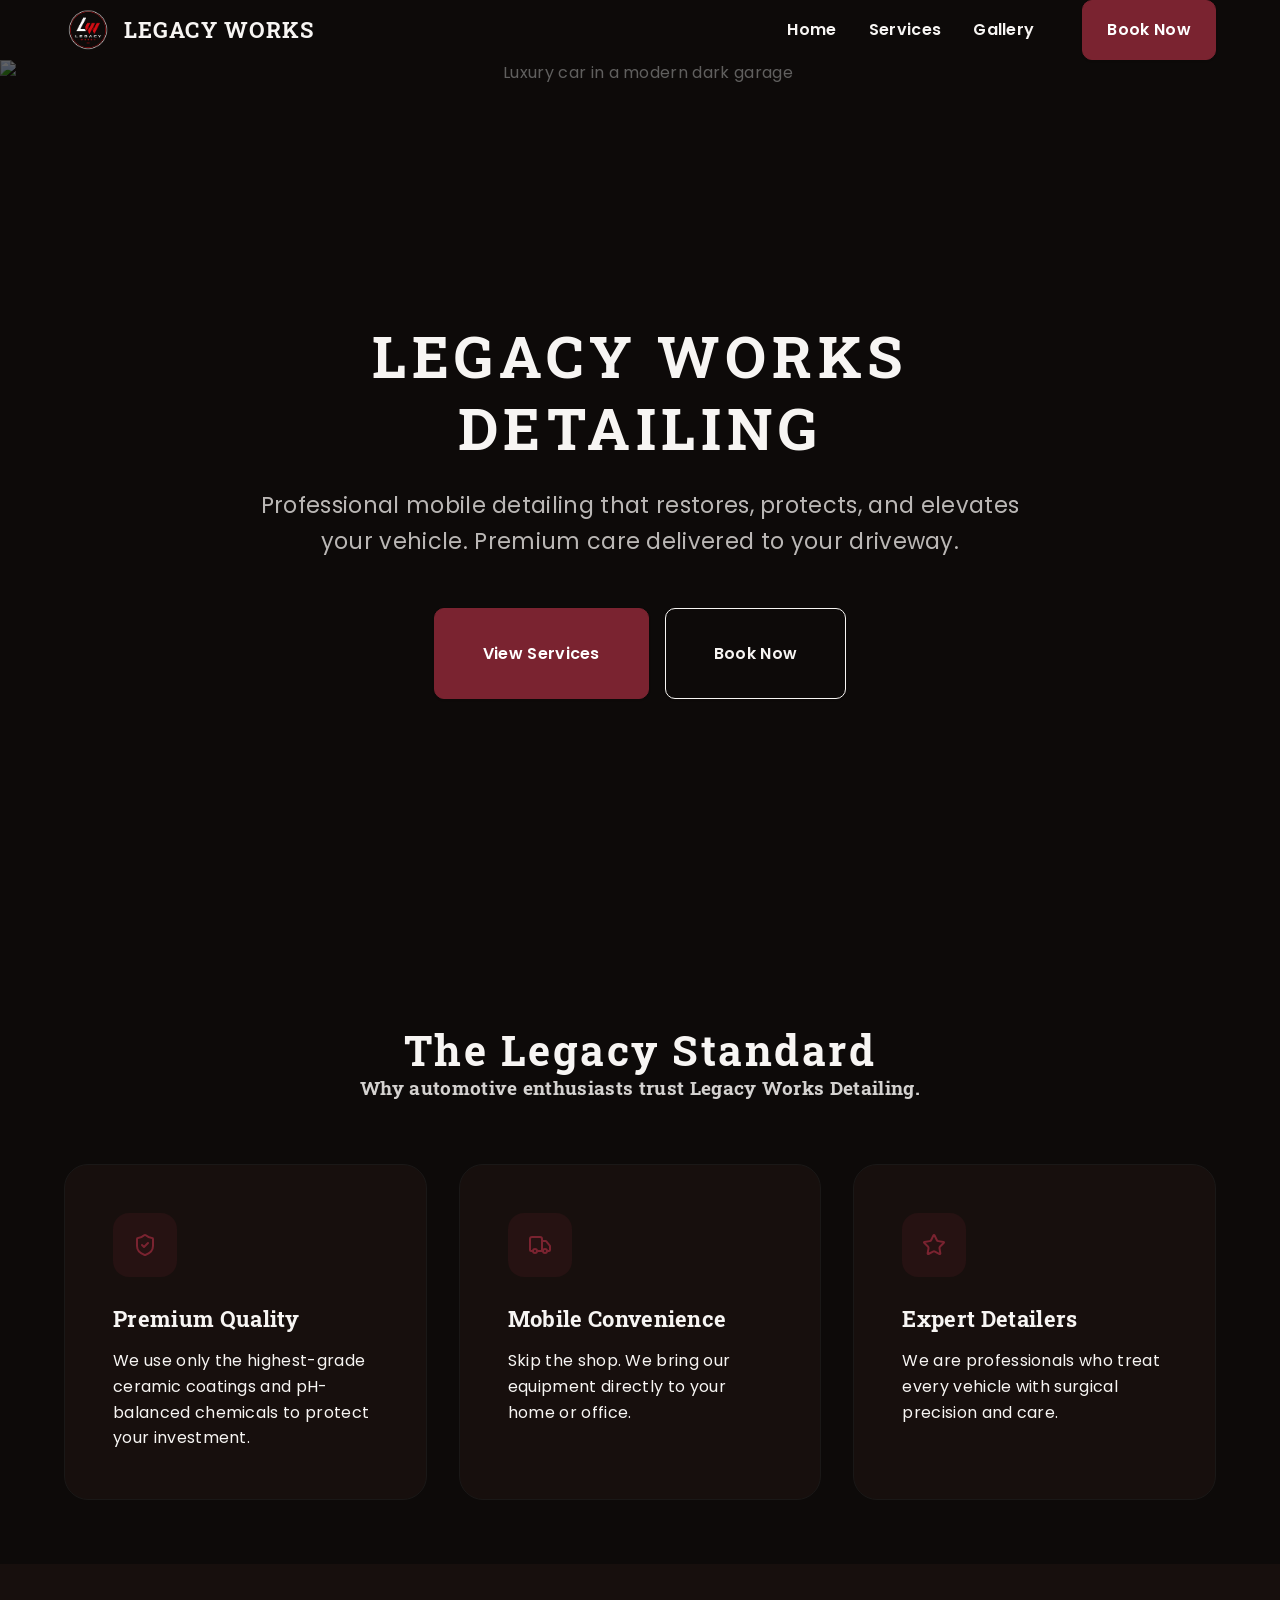
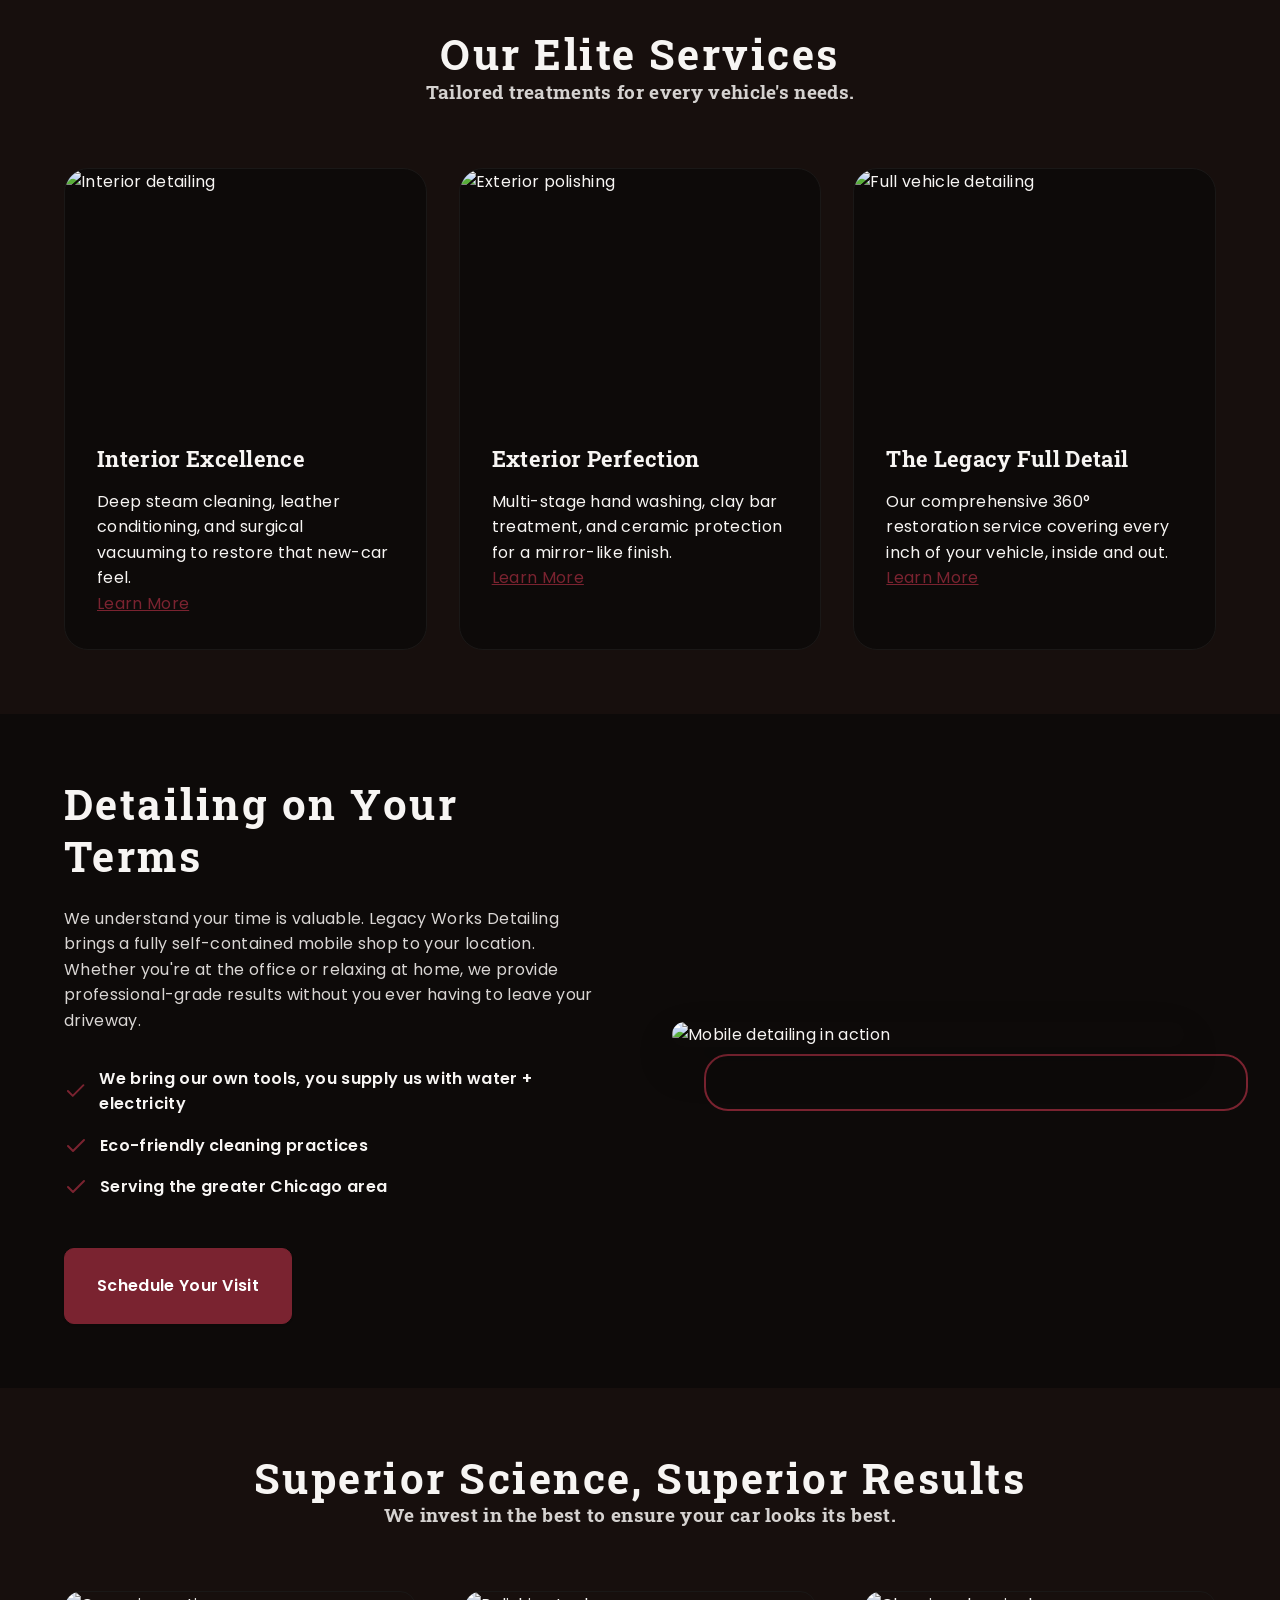
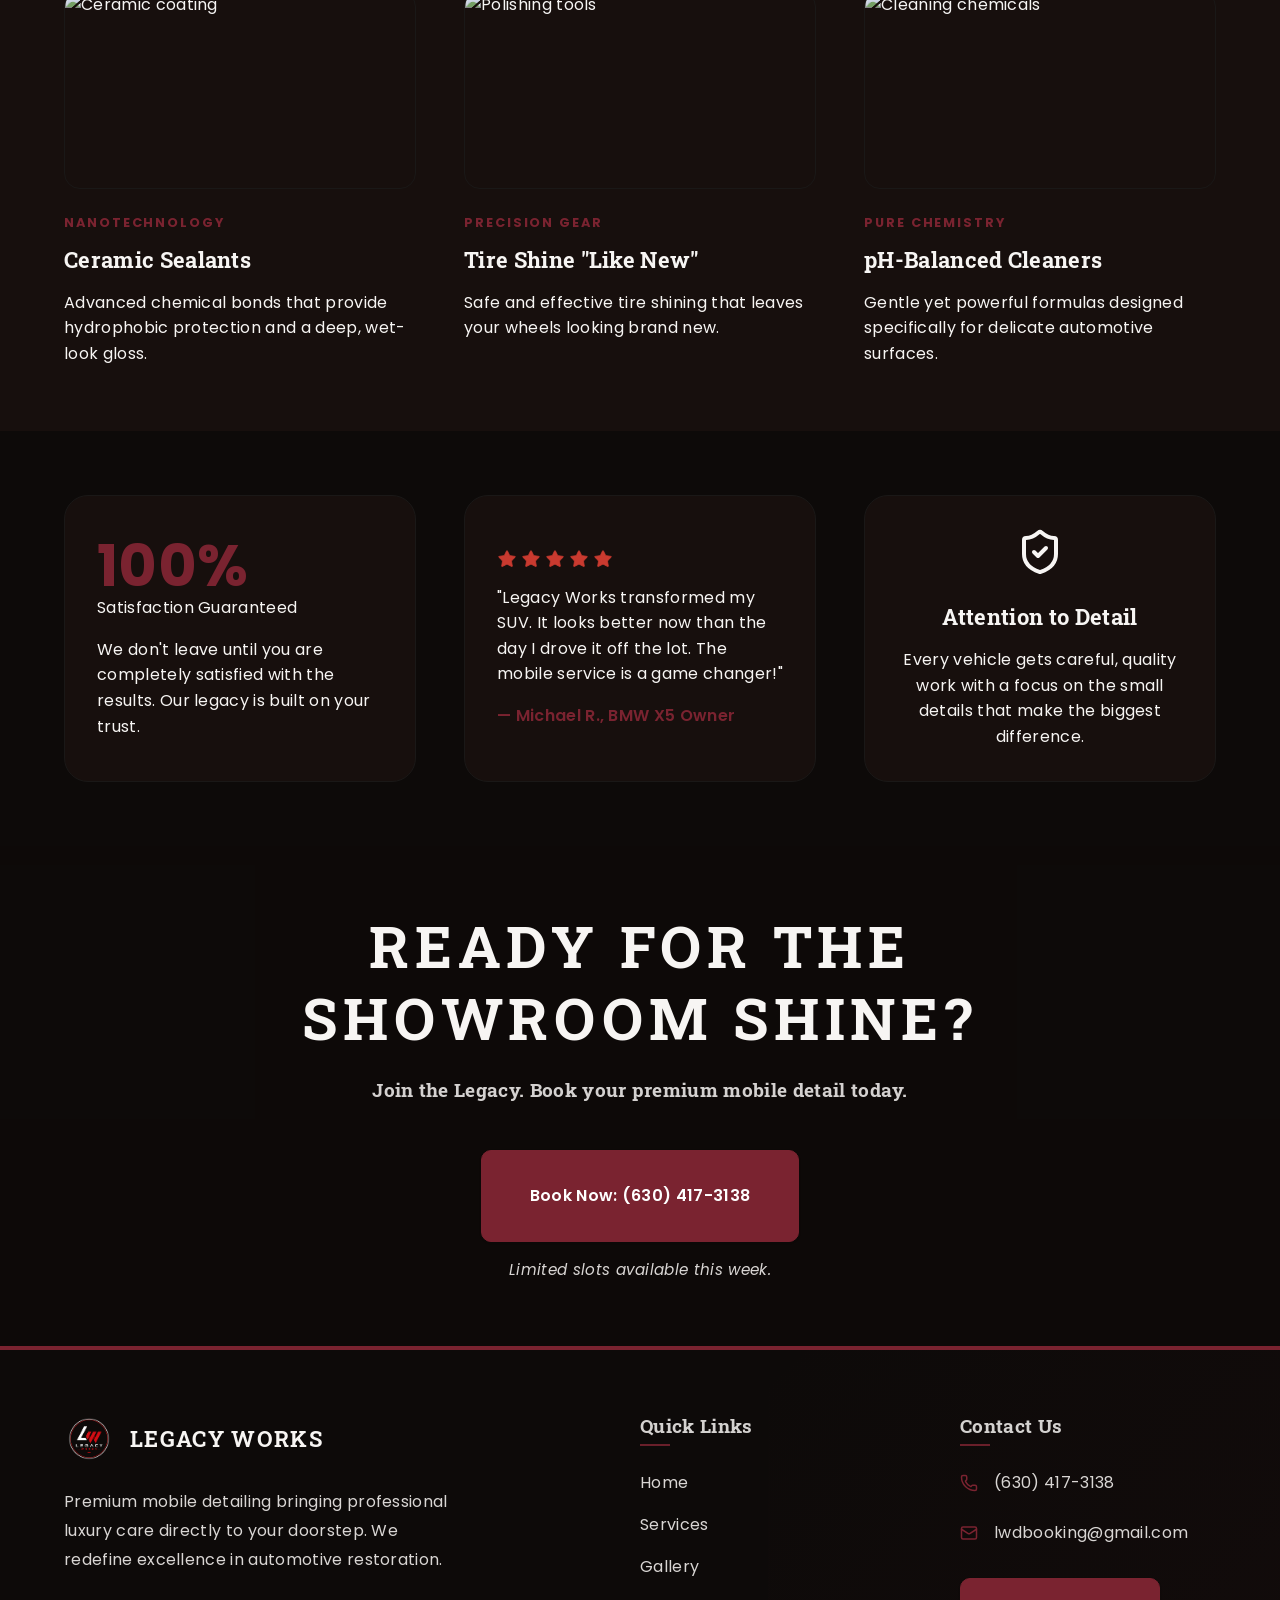
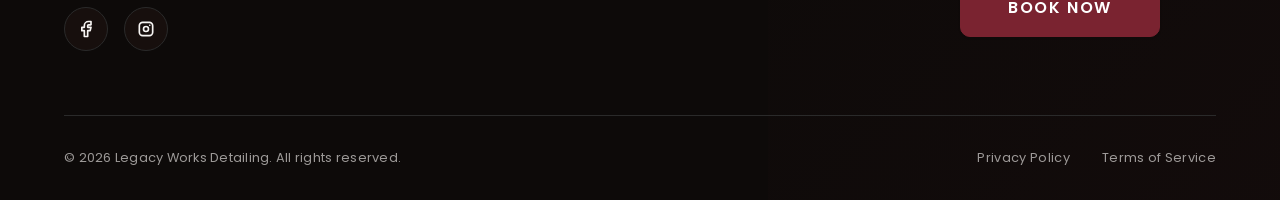
==== index.html @ f7dcb4f5 "Update index.html" ====
<!DOCTYPE html>
<html lang="en">
  <head>
    <title>Legacy Works Detailing</title>
    <meta property="og:title" content="Legacy Works Detailing" />
    <meta name="viewport" content="width=device-width, initial-scale=1.0" />
    <meta charset="utf-8" />
    <meta property="twitter:card" content="summary_large_image" />

    <style data-tag="reset-style-sheet">
      html {  line-height: 1.15;}body {  margin: 0;}* {  box-sizing: border-box;  border-width: 0;  border-style: solid;  -webkit-font-smoothing: antialiased;}p,li,ul,pre,div,h1,h2,h3,h4,h5,h6,figure,blockquote,figcaption {  margin: 0;  padding: 0;}button {  background-color: transparent;}button,input,optgroup,select,textarea {  font-family: inherit;  font-size: 100%;  line-height: 1.15;  margin: 0;}button,select {  text-transform: none;}button,[type="button"],[type="reset"],[type="submit"] {  -webkit-appearance: button;  color: inherit;}button::-moz-focus-inner,[type="button"]::-moz-focus-inner,[type="reset"]::-moz-focus-inner,[type="submit"]::-moz-focus-inner {  border-style: none;  padding: 0;}button:-moz-focus,[type="button"]:-moz-focus,[type="reset"]:-moz-focus,[type="submit"]:-moz-focus {  outline: 1px dotted ButtonText;}a {  color: inherit;  text-decoration: inherit;}pre {  white-space: normal;}input {  padding: 2px 4px;}img {  display: block;}details {  display: block;  margin: 0;  padding: 0;}summary::-webkit-details-marker {  display: none;}[data-thq="accordion"] [data-thq="accordion-content"] {  max-height: 0;  overflow: hidden;  transition: max-height 0.3s ease-in-out;  padding: 0;}[data-thq="accordion"] details[data-thq="accordion-trigger"][open] + [data-thq="accordion-content"] {  max-height: 1000vh;}details[data-thq="accordion-trigger"][open] summary [data-thq="accordion-icon"] {  transform: rotate(180deg);}html { scroll-behavior: smooth  }
    </style>
    <style data-tag="default-style-sheet">
      html {
        font-family: Poppins;
        font-size: 1rem;
      }

      body {
        font-weight: 400;
        font-style:normal;
        text-decoration: undefined;
        text-transform: undefined;
        letter-spacing: 0.02em;
        line-height: 1.6;
        color: var(--color-on-surface);
        background: var(--color-surface);

        fill: var(--color-on-surface);
      }
    </style>
    <link
      rel="stylesheet"
      href="https://unpkg.com/animate.css@4.1.1/animate.css"
    />
    <link
      rel="stylesheet"
      href="https://fonts.googleapis.com/css2?family=Roboto+Slab:wght@100;200;300;400;500;600;700;800;900&amp;display=swap"
      data-tag="font"
    />
    <link
      rel="stylesheet"
      href="https://fonts.googleapis.com/css2?family=STIX+Two+Text:ital,wght@0,400;0,500;0,600;0,700;1,400;1,500;1,600;1,700&amp;display=swap"
      data-tag="font"
    />
    <link
      rel="stylesheet"
      href="https://fonts.googleapis.com/css2?family=Noto+Sans:ital,wght@0,100;0,200;0,300;0,400;0,500;0,600;0,700;0,800;0,900;1,100;1,200;1,300;1,400;1,500;1,600;1,700;1,800;1,900&amp;display=swap"
      data-tag="font"
    />
    <link
      rel="stylesheet"
      href="https://fonts.googleapis.com/css2?family=Poppins:ital,wght@0,100;0,200;0,300;0,400;0,500;0,600;0,700;0,800;0,900;1,100;1,200;1,300;1,400;1,500;1,600;1,700;1,800;1,900&amp;display=swap"
      data-tag="font"
    />
    <link
      rel="stylesheet"
      href="https://fonts.googleapis.com/css2?family=Inter:ital,wght@0,100;0,200;0,300;0,400;0,500;0,600;0,700;0,800;0,900;1,100;1,200;1,300;1,400;1,500;1,600;1,700;1,800;1,900&amp;display=swap"
      data-tag="font"
    />
  </head>
  <body>
    <link rel="stylesheet" href="./style.css" />
    <div>
      <link href="./index.css" rel="stylesheet" />

      <div class="home-container1">
        <navigation-wrapper class="navigation-wrapper">
          <!--Navigation component-->
          <div class="navigation-container1">
            <nav class="navigation-wrapper">
              <div class="navigation-container">
                <a href="index.html">
                  <div
                    aria-label="Legacy Works Detailing Home"
                    class="navigation-brand"
                  >
                    <div class="navigation-brand-icon">
                      <img
                        src="Transparent logo.png"
                        alt="Legacy Works Logo"
                        class="navigation-logo"
                      />
                    </div>
                    <span class="navigation-brand-text section-title">
                      Legacy Works
                    </span>
                  </div>
                </a>
                <div class="navigation-desktop-menu">
                  <ul class="navigation-links">
                    <li class="navigation-item">
                      <a href="index.html">
                        <div class="navigation-link"><span>Home</span></div>
                      </a>
                    </li>
                    <li class="navigation-item">
                      <a href="services.html">
                        <div class="navigation-link"><span>Services</span></div>
                      </a>
                    </li>
                    <li class="navigation-item">
                      <a href="gallery.html">
                        <div class="navigation-link"><span>Gallery</span></div>
                      </a>
                    </li>
                  </ul>
                  <a href="https://forms.gle/D74ZpGDYCVfuu1ft6">
                    <div class="btn-primary btn-md navigation-cta btn">
                      <span>Book Now</span>
                    </div>
                  </a>
                </div>
                <button
                  id="navigationMobileToggle"
                  aria-label="Open menu"
                  aria-expanded="false"
                  class="navigation-mobile-toggle"
                >
                  <svg
                    fill="none"
                    width="24"
                    xmlns="http://www.w3.org/2000/svg"
                    height="24"
                    stroke="currentColor"
                    viewBox="0 0 24 24"
                    stroke-width="2"
                    stroke-linecap="round"
                    stroke-linejoin="round"
                  >
                    <path d="M4 6h16M4 12h16M4 18h16"></path>
                  </svg>
                </button>
              </div>
            </nav>
            <div id="navigationMobileOverlay" class="navigation-mobile-overlay">
              <div class="navigation-overlay-header">
                <a href="index.html">
                  <div
                    aria-label="Legacy Works Detailing Home"
                    class="navigation-brand"
                  >
                    <span class="navigation-brand-text section-title">
                      Legacy Works
                    </span>
                  </div>
                </a>
                <button
                  id="navigationMobileClose"
                  aria-label="Close menu"
                  class="navigation-mobile-close"
                >
                  <svg
                    fill="none"
                    width="24"
                    xmlns="http://www.w3.org/2000/svg"
                    height="24"
                    stroke="currentColor"
                    viewBox="0 0 24 24"
                    stroke-width="2"
                    stroke-linecap="round"
                    stroke-linejoin="round"
                  >
                    <path d="M18 6L6 18M6 6l12 12"></path>
                  </svg>
                </button>
              </div>
              <div class="navigation-overlay-content">
                <ul class="navigation-mobile-links">
                  <li class="navigation-mobile-item">
                    <a href="index.html">
                      <div class="navigation-mobile-link">
                        <span>Home</span>
                      </div>
                    </a>
                  </li>
                  <li class="navigation-mobile-item">
                    <a href="services.html">
                      <div class="navigation-mobile-link">
                        <span>Services</span>
                      </div>
                    </a>
                  </li>
                  <li class="navigation-mobile-item">
                    <a href="gallery.html">
                      <div class="navigation-mobile-link">
                        <span>Gallery</span>
                      </div>
                    </a>
                  </li>
                  <li class="navigation-mobile-item">
                  </li>
                </ul>
                <div class="navigation-mobile-footer">
                  <a href="https://forms.gle/D74ZpGDYCVfuu1ft6">
                    <div class="btn-primary btn-lg navigation-mobile-cta btn">
                      <span>Book Now</span>
                    </div>
                  </a>
                </div>
              </div>
            </div>
            <div class="navigation-container2">
              <div class="navigation-container3">
                <style>
                          @keyframes fadeIn {from {opacity: 0;
                  transform: translateY(-10px);}
                  to {opacity: 1;
                  transform: translateY(0);}}
                </style>
              </div>
            </div>
            <div class="navigation-container4">
              <div class="navigation-container5">
                <script defer="" data-name="navigation-logic">
                  document.addEventListener('DOMContentLoaded', function() {
                    (function(){
                      const mobileToggle = document.getElementById("navigationMobileToggle")
                      const mobileClose = document.getElementById("navigationMobileClose")
                      const mobileOverlay = document.getElementById("navigationMobileOverlay")
                      const mobileLinks = document.querySelectorAll(".navigation-mobile-link")

                      const openMenu = () => {
                        mobileOverlay.classList.add("is-active")
                        mobileToggle.setAttribute("aria-expanded", "true")
                        document.body.style.overflow = "hidden"
                      }

                      const closeMenu = () => {
                        mobileOverlay.classList.remove("is-active")
                        mobileToggle.setAttribute("aria-expanded", "false")
                        document.body.style.overflow = ""
                      }

                      mobileToggle.addEventListener("click", openMenu)
                      mobileClose.addEventListener("click", closeMenu)

                      mobileLinks.forEach((link) => {
                        link.addEventListener("click", closeMenu)
                      })

                      window.addEventListener("resize", () => {
                        if (window.innerWidth > 767) {
                          closeMenu()
                        }
                      })

                      mobileOverlay.addEventListener("click", (e) => {
                        if (e.target === mobileOverlay) {
                          closeMenu()
                        }
                      })
                    })()
                  });
                </script>
              </div>
            </div>
          </div>
        </navigation-wrapper>
        <section class="hero-section">
          <div class="hero-media-wrapper">
            <img
              alt="Luxury car in a modern dark garage"
              src="https://images.pexels.com/photos/6872595/pexels-photo-6872595.jpeg?auto=compress&amp;cs=tinysrgb&amp;w=1500"
              class="hero-background-image"
            />
            <div class="hero-overlay"></div>
          </div>
          <div class="hero-content-container">
            <div class="hero-text-block">
              <h1 class="home-hero-title hero-title">
                Legacy Works Detailing
              </h1>
              <p class="home-hero-subtitle hero-subtitle">
                Professional mobile detailing that restores, protects, and elevates your vehicle. Premium care delivered to your driveway.
              </p>
              <div class="hero-cta-group">
                <a href="services.html">
                  <div class="btn-primary btn-xl btn">
                    <span>View Services</span>
                  </div>
                </a>
                <a href="https://forms.gle/D74ZpGDYCVfuu1ft6">
                  <div class="btn-outline btn-xl btn hero-btn-outline">
                    <span>Book Now</span>
                  </div>
                </a>
              </div>
            </div>
          </div>
        </section>
        <section class="why-choose-us">
          <div class="why-choose-container">
            <div class="why-choose-header">
              <h2 class="section-title">The Legacy Standard</h2>
              <p class="section-subtitle">
                Why automotive enthusiasts trust Legacy Works Detailing.
              </p>
            </div>
            <div class="why-choose-grid">
              <div class="why-card">
                <div class="why-icon-box">
                  <svg
                    fill="none"
                    width="24"
                    xmlns="http://www.w3.org/2000/svg"
                    height="24"
                    stroke="currentColor"
                    viewBox="0 0 24 24"
                    stroke-width="2"
                    stroke-linecap="round"
                    stroke-linejoin="round"
                  >
                    <path
                      d="M20 13c0 5-3.5 7.5-7.66 8.95a1 1 0 0 1-.67-.01C7.5 20.5 4 18 4 13V6a1 1 0 0 1 1-1c2 0 4.5-1.2 6.24-2.72a1.17 1.17 0 0 1 1.52 0C14.51 3.81 17 5 19 5a1 1 0 0 1 1 1z"
                    ></path>
                    <path d="m9 12l2 2l4-4"></path>
                  </svg>
                </div>
                <h3 class="why-card-title">Premium Quality</h3>
                <p class="section-content">
                  We use only the highest-grade ceramic coatings and pH-balanced
                  chemicals to protect your investment.
                </p>
              </div>
              <div class="why-card">
                <div class="why-icon-box">
                  <svg
                    fill="none"
                    width="24"
                    xmlns="http://www.w3.org/2000/svg"
                    height="24"
                    stroke="currentColor"
                    viewBox="0 0 24 24"
                    stroke-width="2"
                    stroke-linecap="round"
                    stroke-linejoin="round"
                  >
                    <g
                      fill="none"
                      stroke="currentColor"
                      stroke-width="2"
                      stroke-linecap="round"
                      stroke-linejoin="round"
                    >
                      <path
                        d="M14 18V6a2 2 0 0 0-2-2H4a2 2 0 0 0-2 2v11a1 1 0 0 0 1 1h2m10 0H9m10 0h2a1 1 0 0 0 1-1v-3.65a1 1 0 0 0-.22-.624l-3.48-4.35A1 1 0 0 0 17.52 8H14"
                      ></path>
                      <circle r="2" cx="17" cy="18"></circle>
                      <circle r="2" cx="7" cy="18"></circle>
                    </g>
                  </svg>
                </div>
                <h3 class="why-card-title">Mobile Convenience</h3>
                <p class="section-content">
                  Skip the shop. We bring our equipment directly to your home or office.
                </p>
              </div>
              <div class="why-card">
                <div class="why-icon-box">
                  <svg
                    fill="none"
                    width="24"
                    xmlns="http://www.w3.org/2000/svg"
                    height="24"
                    stroke="currentColor"
                    viewBox="0 0 24 24"
                    stroke-width="2"
                    stroke-linecap="round"
                    stroke-linejoin="round"
                  >
                    <path
                      d="M11.525 2.295a.53.53 0 0 1 .95 0l2.31 4.679a2.12 2.12 0 0 0 1.595 1.16l5.166.756a.53.53 0 0 1 .294.904l-3.736 3.638a2.12 2.12 0 0 0-.611 1.878l.882 5.14a.53.53 0 0 1-.771.56l-4.618-2.428a2.12 2.12 0 0 0-1.973 0L6.396 21.01a.53.53 0 0 1-.77-.56l.881-5.139a2.12 2.12 0 0 0-.611-1.879L2.16 9.795a.53.53 0 0 1 .294-.906l5.165-.755a2.12 2.12 0 0 0 1.597-1.16z"
                    ></path>
                  </svg>
                </div>
                <h3 class="why-card-title">Expert Detailers</h3>
                <p class="section-content">
                  We are professionals who treat every
                  vehicle with surgical precision and care.
                </p>
              </div>
            </div>
          </div>
        </section>
        <section id="services" class="service-previews">
          <div class="service-container">
            <div class="service-header">
              <h2 class="section-title">Our Elite Services</h2>
              <p class="section-subtitle">
                Tailored treatments for every vehicle's needs.
              </p>
            </div>
            <div class="service-grid">
              <div class="service-item">
                <div class="service-image-mask">
                  <img
                    alt="Interior detailing"
                    src="https://images.pexels.com/photos/14583872/pexels-photo-14583872.jpeg?auto=compress&amp;cs=tinysrgb&amp;w=1500"
                    class="service-img"
                  />
                </div>
                <div class="service-info">
                  <h3 class="service-name">Interior Excellence</h3>
                  <p class="section-content">
                    Deep steam cleaning, leather conditioning, and surgical
                    vacuuming to restore that new-car feel.
                  </p>
                  <a href="#">
                    <div class="btn-link"><span>Learn More</span></div>
                  </a>
                </div>
              </div>
              <div class="service-item">
                <div class="service-image-mask">
                  <img
                    alt="Exterior polishing"
                    src="https://images.rawpixel.com/image_800/cHJpdmF0ZS9sci9pbWFnZXMvd2Vic2l0ZS8yMDI0LTAzL3Jhd3BpeGVsX29mZmljZV80Ml9jbG9zZV91cF9vZl9ob29kX2JsYWNrX2Nhcl9oYW5kX2hvbGRpbmdfbWljcl8wZGM1N2MxMy0yMTBlLTQ0YWItYTdmMC0yOGNhMWRhOTAzNDRfMS5qcGc.jpg"
                    class="service-img"
                  />
                </div>
                <div class="service-info">
                  <h3 class="service-name">Exterior Perfection</h3>
                  <p class="section-content">
                    Multi-stage hand washing, clay bar treatment, and ceramic
                    protection for a mirror-like finish.
                  </p>
                  <a href="#">
                    <div class="btn-link"><span>Learn More</span></div>
                  </a>
                </div>
              </div>
              <div class="service-item">
                <div class="service-image-mask">
                  <img
                    alt="Full vehicle detailing"
                    src="https://www.rkmobiledetail.com/wp-content/uploads/2024/08/exterior-de-1024x682.jpg"
                    class="service-img"
                  />
                </div>
                <div class="service-info">
                  <h3 class="service-name">The Legacy Full Detail</h3>
                  <p class="section-content">
                    Our comprehensive 360° restoration service covering every
                    inch of your vehicle, inside and out.
                  </p>
                  <a href="#">
                    <div class="btn-link"><span>Learn More</span></div>
                  </a>
                </div>
              </div>
            </div>
          </div>
        </section>
        <section class="mobile-convenience">
          <div class="convenience-container">
            <div class="convenience-content">
              <h2 class="section-title">Detailing on Your Terms</h2>
              <p class="section-content">
                We understand your time is valuable. Legacy Works Detailing
                brings a fully self-contained mobile shop to your location.
                Whether you're at the office or relaxing at home, we provide
                professional-grade results without you ever having to leave your
                driveway.
              </p>
              <div class="convenience-perks">
                <div class="perk-item">
                  <svg
                    fill="none"
                    width="24"
                    xmlns="http://www.w3.org/2000/svg"
                    height="24"
                    stroke="currentColor"
                    viewBox="0 0 24 24"
                    stroke-width="2"
                    stroke-linecap="round"
                    stroke-linejoin="round"
                  >
                    <path d="M20 6L9 17l-5-5"></path>
                  </svg>
                  <span>We bring our own tools, you supply us with water + electricity</span>
                </div>
                <div class="perk-item">
                  <svg
                    fill="none"
                    width="24"
                    xmlns="http://www.w3.org/2000/svg"
                    height="24"
                    stroke="currentColor"
                    viewBox="0 0 24 24"
                    stroke-width="2"
                    stroke-linecap="round"
                    stroke-linejoin="round"
                  >
                    <path d="M20 6L9 17l-5-5"></path>
                  </svg>
                  <span>Eco-friendly cleaning practices</span>
                </div>
                <div class="perk-item">
                  <svg
                    fill="none"
                    width="24"
                    xmlns="http://www.w3.org/2000/svg"
                    height="24"
                    stroke="currentColor"
                    viewBox="0 0 24 24"
                    stroke-width="2"
                    stroke-linecap="round"
                    stroke-linejoin="round"
                  >
                    <path d="M20 6L9 17l-5-5"></path>
                  </svg>
                  <span>Serving the greater Chicago area</span>
                </div>
              </div>
              <a href="https://forms.gle/D74ZpGDYCVfuu1ft6">
                <div class="btn-primary btn-lg btn">
                  <span>Schedule Your Visit</span>
                </div>
              </a>
            </div>
            <div class="convenience-visual">
              <div class="visual-stack">
                <img
                  alt="Mobile detailing in action"
                  src="https://images.pexels.com/photos/6873123/pexels-photo-6873123.jpeg?auto=compress&amp;cs=tinysrgb&amp;w=1500"
                  class="visual-img-main"
                />
                <div class="visual-accent-box"></div>
              </div>
            </div>
          </div>
        </section>
        <section class="premium-products">
          <div class="products-container">
            <div class="products-header">
              <h2 class="section-title">Superior Science, Superior Results</h2>
              <p class="section-subtitle">
                We invest in the best to ensure your car looks its best.
              </p>
            </div>
            <div class="home-products-grid">
              <div class="product-feature">
                <div class="product-visual">
                  <img
                    alt="Ceramic coating"
                    src="https://images.pexels.com/photos/9784193/pexels-photo-9784193.jpeg?auto=compress&amp;cs=tinysrgb&amp;w=1500"
                    class="product-img"
                  />
                </div>
                <div class="product-text">
                  <h4 class="product-label">Nanotechnology</h4>
                  <h3 class="product-heading">Ceramic Sealants</h3>
                  <p class="section-content">
                    Advanced chemical bonds that provide hydrophobic protection
                    and a deep, wet-look gloss.
                  </p>
                </div>
              </div>
              <div class="product-feature">
                <div class="product-visual">
                  <img
                    alt="Polishing tools"
                    src="https://ind-distribution.com/cdn/shop/products/BMW-CS-827M-Wheel_1024x1024.jpg?v=1679507398"
                    class="product-img"
                  />
                </div>
                <div class="product-text">
                  <h4 class="product-label">Precision Gear</h4>
                  <h3 class="product-heading">Tire Shine "Like New"</h3>
                  <p class="section-content">
                    Safe and effective tire shining that leaves your wheels looking brand new.
                  </p>
                </div>
              </div>
              <div class="product-feature">
                <div class="product-visual">
                  <img
                    alt="Cleaning chemicals"
                    src="https://images.pexels.com/photos/6873100/pexels-photo-6873100.jpeg?auto=compress&amp;cs=tinysrgb&amp;w=1500"
                    class="product-img"
                  />
                </div>
                <div class="product-text">
                  <h4 class="product-label">Pure Chemistry</h4>
                  <h3 class="product-heading">pH-Balanced Cleaners</h3>
                  <p class="section-content">
                    Gentle yet powerful formulas designed specifically for
                    delicate automotive surfaces.
                  </p>
                </div>
              </div>
            </div>
          </div>
        </section>
        <section class="customer-satisfaction">
          <div class="satisfaction-container">
            <div class="satisfaction-grid">
              <div class="satisfaction-column">
                <div class="stat-box">
                  <span class="stat-number">100%</span>
                  <p class="section-content">Satisfaction Guaranteed</p>
                </div>
                <p class="section-content">
                  We don't leave until you are completely satisfied with the
                  results. Our legacy is built on your trust.
                </p>
              </div>
              <div class="satisfaction-column">
                <div class="home-testimonial-card">
                  <div class="star-rating">
                    <svg
                      fill="var(--color-accent)"
                      width="20"
                      xmlns="http://www.w3.org/2000/svg"
                      height="20"
                      stroke="var(--color-accent)"
                      viewBox="0 0 24 24"
                    >
                      <path
                        d="M11.525 2.295a.53.53 0 0 1 .95 0l2.31 4.679a2.12 2.12 0 0 0 1.595 1.16l5.166.756a.53.53 0 0 1 .294.904l-3.736 3.638a2.12 2.12 0 0 0-.611 1.878l.882 5.14a.53.53 0 0 1-.771.56l-4.618-2.428a2.12 2.12 0 0 0-1.973 0L6.396 21.01a.53.53 0 0 1-.77-.56l.881-5.139a2.12 2.12 0 0 0-.611-1.879L2.16 9.795a.53.53 0 0 1 .294-.906l5.165-.755a2.12 2.12 0 0 0 1.597-1.16z"
                      ></path></svg
                    ><svg
                      fill="var(--color-accent)"
                      width="20"
                      xmlns="http://www.w3.org/2000/svg"
                      height="20"
                      stroke="var(--color-accent)"
                      viewBox="0 0 24 24"
                    >
                      <path
                        d="M11.525 2.295a.53.53 0 0 1 .95 0l2.31 4.679a2.12 2.12 0 0 0 1.595 1.16l5.166.756a.53.53 0 0 1 .294.904l-3.736 3.638a2.12 2.12 0 0 0-.611 1.878l.882 5.14a.53.53 0 0 1-.771.56l-4.618-2.428a2.12 2.12 0 0 0-1.973 0L6.396 21.01a.53.53 0 0 1-.77-.56l.881-5.139a2.12 2.12 0 0 0-.611-1.879L2.16 9.795a.53.53 0 0 1 .294-.906l5.165-.755a2.12 2.12 0 0 0 1.597-1.16z"
                      ></path></svg
                    ><svg
                      fill="var(--color-accent)"
                      width="20"
                      xmlns="http://www.w3.org/2000/svg"
                      height="20"
                      stroke="var(--color-accent)"
                      viewBox="0 0 24 24"
                    >
                      <path
                        d="M11.525 2.295a.53.53 0 0 1 .95 0l2.31 4.679a2.12 2.12 0 0 0 1.595 1.16l5.166.756a.53.53 0 0 1 .294.904l-3.736 3.638a2.12 2.12 0 0 0-.611 1.878l.882 5.14a.53.53 0 0 1-.771.56l-4.618-2.428a2.12 2.12 0 0 0-1.973 0L6.396 21.01a.53.53 0 0 1-.77-.56l.881-5.139a2.12 2.12 0 0 0-.611-1.879L2.16 9.795a.53.53 0 0 1 .294-.906l5.165-.755a2.12 2.12 0 0 0 1.597-1.16z"
                      ></path></svg
                    ><svg
                      fill="var(--color-accent)"
                      width="20"
                      xmlns="http://www.w3.org/2000/svg"
                      height="20"
                      stroke="var(--color-accent)"
                      viewBox="0 0 24 24"
                    >
                      <path
                        d="M11.525 2.295a.53.53 0 0 1 .95 0l2.31 4.679a2.12 2.12 0 0 0 1.595 1.16l5.166.756a.53.53 0 0 1 .294.904l-3.736 3.638a2.12 2.12 0 0 0-.611 1.878l.882 5.14a.53.53 0 0 1-.771.56l-4.618-2.428a2.12 2.12 0 0 0-1.973 0L6.396 21.01a.53.53 0 0 1-.77-.56l.881-5.139a2.12 2.12 0 0 0-.611-1.879L2.16 9.795a.53.53 0 0 1 .294-.906l5.165-.755a2.12 2.12 0 0 0 1.597-1.16z"
                      ></path></svg
                    ><svg
                      fill="var(--color-accent)"
                      width="20"
                      xmlns="http://www.w3.org/2000/svg"
                      height="20"
                      stroke="var(--color-accent)"
                      viewBox="0 0 24 24"
                    >
                      <path
                        d="M11.525 2.295a.53.53 0 0 1 .95 0l2.31 4.679a2.12 2.12 0 0 0 1.595 1.16l5.166.756a.53.53 0 0 1 .294.904l-3.736 3.638a2.12 2.12 0 0 0-.611 1.878l.882 5.14a.53.53 0 0 1-.771.56l-4.618-2.428a2.12 2.12 0 0 0-1.973 0L6.396 21.01a.53.53 0 0 1-.77-.56l.881-5.139a2.12 2.12 0 0 0-.611-1.879L2.16 9.795a.53.53 0 0 1 .294-.906l5.165-.755a2.12 2.12 0 0 0 1.597-1.16z"
                      ></path>
                    </svg>
                  </div>
                  <p class="section-content">
                    "Legacy Works transformed my SUV. It looks better now than
                    the day I drove it off the lot. The mobile service is a game
                    changer!"
                  </p>
                  <span class="home-testimonial-author">
                    — Michael R., BMW X5 Owner
                  </span>
                </div>
              </div>
              <div class="satisfaction-column">
                <div class="trust-badge">
                  <svg
                    fill="none"
                    width="48"
                    xmlns="http://www.w3.org/2000/svg"
                    height="48"
                    stroke="var(--color-accent)"
                    viewBox="0 0 24 24"
                    stroke-width="2"
                    stroke-linecap="round"
                    stroke-linejoin="round"
                  >
                    <g
                      fill="none"
                      stroke="currentColor"
                      stroke-width="2"
                      stroke-linecap="round"
                      stroke-linejoin="round"
                    >
                      <path
                        d="M20 13c0 5-3.5 7.5-7.66 8.95a1 1 0 0 1-.67-.01C7.5 20.5 4 18 4 13V6a1 1 0 0 1 1-1c2 0 4.5-1.2 6.24-2.72a1.17 1.17 0 0 1 1.52 0C14.51 3.81 17 5 19 5a1 1 0 0 1 1 1z"
                      ></path>
                      <path d="m9 12l2 2l4-4"></path>
                    </g>
                  </svg>
                  <h3 class="why-card-title">Attention to Detail</h3>
                  <p class="section-content">
                    Every vehicle gets careful, quality work with a focus on the small details that make the biggest difference.
                  </p>
                </div>
              </div>
            </div>
          </div>
        </section>
        <section id="book" class="bottom-cta">
          <div class="cta-banner">
            <div class="cta-overlay"></div>
            <div class="cta-content">
              <h2 class="home-hero-title hero-title">
                Ready for the Showroom Shine?
              </h2>
              <p class="section-subtitle">
                Join the Legacy. Book your premium mobile detail today.
              </p>
              <div class="cta-actions">
                <a href="tel:6304173138">
                  <div class="btn-primary btn-xl btn">
                    <span>Book Now: (630) 417-3138</span>
                  </div>
                </a>
                <p class="cta-subtext">Limited slots available this week.</p>
              </div>
            </div>
          </div>
        </section>
        <div class="home-container2">
          <div class="home-container3">
            <style>
              section {
                padding: var(--spacing-4xl) 0;
                overflow: hidden;
              }
            </style>
          </div>
        </div>
        <div class="home-container4">
          <div class="home-container5">
            <script defer="" data-name="legacy-works-animations">
              document.addEventListener('DOMContentLoaded', function() {
                (function(){
                  // Simple scroll reveal for cards
                  const revealOnScroll = () => {
                    const elements = document.querySelectorAll(".why-card, .service-item, .product-feature")
                    const windowHeight = window.innerHeight

                    elements.forEach((el) => {
                      const rect = el.getBoundingClientRect()
                      if (rect.top < windowHeight - 100) {
                        el.style.opacity = "1"
                        el.style.transform = "translateY(0)"
                      }
                    })
                  }

                  // Set initial styles for animation
                  document.querySelectorAll(".why-card, .service-item, .product-feature").forEach((el) => {
                    el.style.opacity = "0"
                    el.style.transform = "translateY(30px)"
                    el.style.transition = "all 0.6s ease-out"
                  })

                  // Parallax effect for hero
                  window.addEventListener("scroll", () => {
                    const scrolled = window.pageYOffset
                    const heroBg = document.querySelector(".hero-background-image")
                    if (heroBg) {
                      heroBg.style.transform = `translateY(${scrolled * 0.3}px)`
                    }
                    revealOnScroll()
                  })

                  // Initial check
                  revealOnScroll()
                })()
              });
            </script>
          </div>
        </div>
        <footer-wrapper class="footer-wrapper">
          <!--Footer component-->
          <div class="footer-container1">
            <footer class="footer-root">
              <div class="footer-container">
                <div class="footer-grid">
                  <div class="footer-brand-column">
                    <div class="footer-logo-wrapper">
                      <img
                        src="Transparent logo.png"
                        alt="Legacy Works Logo"
                        class="footer-logo-image"
                      />
                      <span class="footer-logo-text">Legacy Works</span>
                    </div>
                    <p class="section-content footer-description">
                      Premium mobile detailing bringing professional luxury care
                      directly to your doorstep. We redefine excellence in
                      automotive restoration.
                    </p>
                    <div class="footer-social-links">
                      <a href="#">
                        <div aria-label="Facebook" class="footer-social-icon">
                          <svg
                            width="20"
                            xmlns="http://www.w3.org/2000/svg"
                            height="20"
                            viewBox="0 0 24 24"
                          >
                            <path
                              d="M7 10v4h3v7h4v-7h3l1-4h-4V8a1 1 0 0 1 1-1h3V3h-3a5 5 0 0 0-5 5v2z"
                              fill="none"
                              stroke="currentColor"
                              stroke-width="2"
                              stroke-linecap="round"
                              stroke-linejoin="round"
                            ></path>
                          </svg>
                        </div>
                      </a>
                      <a href="https://www.instagram.com/legacyworksdetailing/" target="_blank" rel="noopener noreferrer">
                        <div aria-label="Instagram" class="footer-social-icon">
                          <svg
                            width="20"
                            xmlns="http://www.w3.org/2000/svg"
                            height="20"
                            viewBox="0 0 24 24"
                          >
                            <g
                              fill="none"
                              stroke="currentColor"
                              stroke-width="2"
                              stroke-linecap="round"
                              stroke-linejoin="round"
                            >
                              <path
                                d="M4 8a4 4 0 0 1 4-4h8a4 4 0 0 1 4 4v8a4 4 0 0 1-4 4H8a4 4 0 0 1-4-4z"
                              ></path>
                              <path
                                d="M9 12a3 3 0 1 0 6 0a3 3 0 0 0-6 0m7.5-4.5v.01"
                              ></path>
                            </g>
                          </svg>
                        </div>
                      </a>
                    </div>
                  </div>
                  <div class="footer-nav-column">
                    <h3 class="footer-heading section-subtitle">Quick Links</h3>
                    <nav class="footer-nav-list">
                      <a href="index.html">
                        <div class="footer-link"><span>Home</span></div>
                      </a>
                      <a href="services.html">
                        <div class="footer-link"><span>Services</span></div>
                      </a>
                      <a href="gallery.html">
                        <div class="footer-link"><span>Gallery</span></div>
                      </a>
                    </nav>
                  </div>
                  <div class="footer-contact-column">
                    <h3 class="footer-heading section-subtitle">Contact Us</h3>
                    <div class="footer-contact-list">
                      <div class="footer-contact-item">
                        <svg
                          width="18"
                          xmlns="http://www.w3.org/2000/svg"
                          height="18"
                          viewBox="0 0 24 24"
                          class="footer-icon-sm"
                        >
                          <path
                            d="M13.832 16.568a1 1 0 0 0 1.213-.303l.355-.465A2 2 0 0 1 17 15h3a2 2 0 0 1 2 2v3a2 2 0 0 1-2 2A18 18 0 0 1 2 4a2 2 0 0 1 2-2h3a2 2 0 0 1 2 2v3a2 2 0 0 1-.8 1.6l-.468.351a1 1 0 0 0-.292 1.233a14 14 0 0 0 6.392 6.384"
                            fill="none"
                            stroke="currentColor"
                            stroke-width="2"
                            stroke-linecap="round"
                            stroke-linejoin="round"
                          ></path>
                        </svg>
                        <span class="section-content">(630) 417-3138</span>
                      </div>
                      <div class="footer-contact-item">
                        <svg
                          width="18"
                          xmlns="http://www.w3.org/2000/svg"
                          height="18"
                          viewBox="0 0 24 24"
                          class="footer-icon-sm"
                        >
                          <g
                            fill="none"
                            stroke="currentColor"
                            stroke-width="2"
                            stroke-linecap="round"
                            stroke-linejoin="round"
                          >
                            <path
                              d="m22 7l-8.991 5.727a2 2 0 0 1-2.009 0L2 7"
                            ></path>
                            <rect
                              x="2"
                              y="4"
                              rx="2"
                              width="20"
                              height="16"
                            ></rect>
                          </g>
                        </svg>
                        <span class="section-content">
                          lwdbooking@gmail.com
                        </span>
                      </div>
                    </div>
                    <div class="footer-cta-wrapper">
                      <a href="https://forms.gle/D74ZpGDYCVfuu1ft6">
                        <div class="btn-primary btn footer-btn">
                          <span>Book Now</span>
                        </div>
                      </a>
                    </div>
                  </div>
                </div>
                <div class="footer-bottom">
                  <div class="footer-divider"></div>
                  <div class="footer-legal">
                    <p class="section-content footer-copyright">
                      © 2026 Legacy Works Detailing. All rights reserved.
                    </p>
                    <div class="footer-legal-links">
                      <a href="#">
                        <div class="footer-legal-link">
                          <span>Privacy Policy</span>
                        </div>
                      </a>
                      <a href="#">
                        <div class="footer-legal-link">
                          <span>Terms of Service</span>
                        </div>
                      </a>
                    </div>
                  </div>
                </div>
              </div>
            </footer>
            <div class="footer-container2">
              <div class="footer-container3">
                <script defer="" data-name="footer-interactivity">
                  document.addEventListener('DOMContentLoaded', function() {
                    (function(){
                      const footerLinks = document.querySelectorAll(".footer-link")

                      footerLinks.forEach((link) => {
                        link.addEventListener("mouseenter", () => {
                          link.style.transform = "translateX(5px)"
                        })

                        link.addEventListener("mouseleave", () => {
                          link.style.transform = "translateX(0)"
                        })
                      })

                      const socialIcons = document.querySelectorAll(".footer-social-icon")
                      socialIcons.forEach((icon) => {
                        icon.addEventListener("mouseenter", () => {
                          icon.style.boxShadow = "0 0 15px var(--color-primary)"
                        })
                        icon.addEventListener("mouseleave", () => {
                          icon.style.boxShadow = "none"
                        })
                      })
                    })()
                  });
                </script>
              </div>
            </div>
          </div>
        </footer-wrapper>
      </div>
      <link
        rel="canonical"
        href="https://legacyworksdetailing.com/"
      />
    </div>
  </body>
</html>
---- style.css ----
:root {
  --spacing-lg: 1.5rem;
  --spacing-md: 1rem;
  --spacing-sm: 0.75rem;
  --spacing-xl: 2rem;
  --spacing-xs: 0.5rem;
  --color-scrim: color-mix(in oklab, #ffffff 70%, transparent);
  --spacing-2xl: 3rem;
  --spacing-3xl: 4rem;
  --spacing-4xl: 4rem;
  --color-accent: #c93a2f;
  --color-border: #2a2a2a;
  --font-size-lg: clamp(1.125rem, 1.2rem, 1.25rem);
  --font-size-sm: clamp(0.875rem, 0.95rem, 1rem);
  --font-size-xl: clamp(1.25rem, 1.4rem, 1.6rem);
  --font-size-xs: clamp(0.75rem, 0.8rem, 0.85rem);
  --color-neutral: #2a2a2a;
  --color-outline: #1a1817;
  --color-overlay: color-mix(in oklab, #ffffff 40%, transparent);
  --color-primary: #7a2330;
  --color-surface: #0d0a09;
  --divider-value: 1px solid var(--color-outline);
  --font-size-2xl: clamp(1.6rem, 1.8rem, 2rem);
  --font-size-3xl: clamp(2.2rem, 2.6rem, 3rem);
  --font-size-4xl: clamp(3rem, 3.6rem, 4.2rem);
  --font-size-base: clamp(0.95rem, 1rem, 1rem);
  --shadow-level-1: 0 1px 3px rgba(0, 0, 0, 0.06);
  --shadow-level-2: 0 6px 20px rgba(0, 0, 0, 0.12);
  --shadow-level-3: 0 18px 40px rgba(0, 0, 0, 0.18);
  --color-backplate: color-mix(in oklab, #ffffff 60%, transparent);
  --color-on-accent: #ffffff;
  --color-secondary: #a15339;
  --border-radius-lg: 16px;
  --border-radius-md: 10px;
  --border-radius-sm: 6px;
  --border-radius-xl: 24px;
  --color-on-primary: #ffffff;
  --color-on-surface: #f7f5f3;
  --font-family-body: "Poppins", system-ui, -apple-system, "Segoe UI", Roboto, "Helvetica Neue", Arial;
  --font-weight-body: 400;
  --line-height-body: 1.6;
  --content-max-width: 76rem;
  --border-radius-card: var(--border-radius-lg);
  --border-radius-full: 9999px;
  --border-radius-none: 0px;
  --color-on-secondary: #ffffff;
  --font-style-heading: normal;
  --font-weight-medium: 600;
  --font-family-heading: "Roboto Slab", serif;
  --font-weight-heading: 700;
  --letter-spacing-body: 0.02em;
  --line-height-heading: 1.25;
  --dl-layout-size-large: 144px;
  --dl-layout-size-small: 48px;
  --dl-layout-space-unit: 16px;
  --border-radius-control: var(--border-radius-md);
  --dl-layout-size-medium: 96px;
  --dl-layout-size-xlarge: 192px;
  --dl-layout-size-xsmall: 16px;
  --font-style-subheading: normal;
  --color-surface-elevated: color-mix(in oklab, var(--color-surface) 92%, var(--color-secondary));
  --dl-color-theme-accent1: #FFFFFF;
  --dl-color-theme-accent2: #F5D1B0;
  --dl-layout-radius-round: 50%;
  --dl-layout-size-xxlarge: 288px;
  --letter-spacing-heading: 0.06em;
  --text-transform-heading: none;
  --dl-color-theme-primary1: #BF4408;
  --dl-color-theme-primary2: #E65103;
  --dl-layout-size-maxwidth: 1400px;
  --dl-layout-radius-radius2: 2px;
  --dl-layout-radius-radius4: 4px;
  --dl-layout-radius-radius8: 8px;
  --dl-layout-space-halfunit: 8px;
  --dl-layout-space-sixunits: 96px;
  --dl-layout-space-twounits: 32px;
  --dl-color-theme-secondary1: #FFFFFF;
  --dl-color-theme-secondary2: #FBF1EB;
  --dl-layout-space-fiveunits: 80px;
  --dl-layout-space-fourunits: 64px;
  --color-on-surface-secondary: #d9d6d4;
  --dl-layout-space-threeunits: 48px;
  --dl-color-theme-neutral-dark: #191818;
  --dl-layout-radius-cardradius: 8px;
  --dl-color-theme-neutral-light: #FBFAF9;
  --dl-layout-radius-imageradius: 8px;
  --dl-layout-radius-inputradius: 24px;
  --dl-layout-radius-buttonradius: 24px;
  --dl-layout-space-oneandhalfunits: 24px;
}
 
.button {
  color: var(--dl-color-theme-neutral-dark);
  display: inline-block;
  padding: 0.5rem 1rem;
  border-color: var(--dl-color-theme-neutral-dark);
  border-width: 1px;
  border-radius: 4px;
  background-color: var(--dl-color-theme-neutral-light);
}
 
.input {
  color: var(--dl-color-theme-neutral-dark);
  cursor: auto;
  padding: 0.5rem 1rem;
  border-color: var(--dl-color-theme-neutral-dark);
  border-width: 1px;
  border-radius: 4px;
  background-color: var(--dl-color-theme-neutral-light);
}
 
.textarea {
  color: var(--dl-color-theme-neutral-dark);
  cursor: auto;
  padding: 0.5rem;
  border-color: var(--dl-color-theme-neutral-dark);
  border-width: 1px;
  border-radius: 4px;
  background-color: var(--dl-color-theme-neutral-light);
}
 
.list {
  width: 100%;
  margin: 1em 0px 1em 0px;
  display: block;
  padding: 0px 0px 0px 1.5rem;
  list-style-type: none;
  list-style-position: outside;
}
 
.list-item {
  display: list-item;
}
 
.teleport-show {
  display: flex !important;
  transform: none !important;
}
 
.thq-input {
  color: var(--dl-color-theme-neutral-dark);
  cursor: auto;
  outline: none;
  padding: 0.5rem 1rem;
  align-self: stretch;
  text-align: center;
  border-color: var(--dl-color-theme-neutral-dark);
  border-width: 1px;
  border-radius: var(--dl-layout-radius-inputradius);
  background-color: var(--dl-color-theme-neutral-light);
}
 
.thq-input:focus {
  outline: 1px solid var(--dl-color-theme-primary1);
}
 
.thq-button-filled {
  gap: var(--dl-layout-space-halfunit);
  fill: var(--dl-color-theme-secondary1);
  color: var(--dl-color-theme-secondary1);
  cursor: pointer;
  display: flex;
  transition: 0.3s;
  align-items: center;
  font-weight: bold;
  padding-top: var(--dl-layout-space-halfunit);
  white-space: nowrap;
  border-color: var(--dl-color-theme-primary1);
  border-width: 1px;
  padding-left: var(--dl-layout-space-oneandhalfunits);
  border-radius: var(--dl-layout-radius-buttonradius);
  padding-right: var(--dl-layout-space-oneandhalfunits);
  padding-bottom: var(--dl-layout-space-halfunit);
  justify-content: center;
  background-color: var(--dl-color-theme-primary1);
}
 
.thq-button-filled:hover {
  fill: var(--dl-color-theme-secondary2);
  color: var(--dl-color-theme-secondary2);
  border-color: var(--dl-color-theme-primary2);
  background-color: var(--dl-color-theme-primary2);
}
 
.thq-button-outline {
  gap: var(--dl-layout-space-halfunit);
  fill: var(--dl-color-theme-primary1);
  color: var(--dl-color-theme-primary1);
  border: 1px solid;
  cursor: pointer;
  display: flex;
  transition: 0.3s;
  align-items: center;
  font-weight: bold;
  padding-top: var(--dl-layout-space-halfunit);
  white-space: nowrap;
  border-color: var(--dl-color-theme-primary1);
  padding-left: var(--dl-layout-space-oneandhalfunits);
  border-radius: var(--dl-layout-radius-buttonradius);
  padding-right: var(--dl-layout-space-oneandhalfunits);
  padding-bottom: var(--dl-layout-space-halfunit);
  justify-content: center;
}
 
.thq-button-outline:hover {
  fill: var(--dl-color-theme-secondary2);
  color: var(--dl-color-theme-secondary2);
  border-color: var(--dl-color-theme-primary2);
  background-color: var(--dl-color-theme-primary2);
}
 
.thq-button-flat {
  gap: var(--dl-layout-space-halfunit);
  fill: var(--dl-color-theme-primary1);
  color: var(--dl-color-theme-primary1);
  cursor: pointer;
  display: flex;
  transition: 0.3s;
  align-items: center;
  font-weight: bold;
  padding-top: var(--dl-layout-space-halfunit);
  white-space: nowrap;
  border-color: transparent;
  border-width: 1px;
  padding-left: var(--dl-layout-space-oneandhalfunits);
  border-radius: var(--dl-layout-radius-buttonradius);
  padding-right: var(--dl-layout-space-oneandhalfunits);
  padding-bottom: var(--dl-layout-space-halfunit);
  justify-content: center;
}
 
.thq-button-flat:hover {
  fill: var(--dl-color-theme-secondary1);
  color: var(--dl-color-theme-secondary1);
  border-color: var(--dl-color-theme-primary2);
  background-color: var(--dl-color-theme-primary2);
}
 
.thq-heading-1 {
  font-size: 48px;
  font-family: STIX Two Text;
  font-weight: 700;
  line-height: 1.5;
}
 
.thq-heading-2 {
  font-size: 35px;
  font-family: STIX Two Text;
  font-weight: 600;
  line-height: 1.5;
}
 
.thq-heading-3 {
  font-size: 26px;
  font-family: STIX Two Text;
  font-weight: 600;
  line-height: 1.5;
}
 
.thq-body-large {
  font-size: 18px;
  font-family: Noto Sans;
  line-height: 1.5;
}
 
.thq-body-small {
  font-size: 16px;
  font-family: Noto Sans;
  line-height: 1.5;
}
 
.thq-team-image-round {
  width: 80px;
  height: 80px;
  object-fit: cover;
  border-radius: 50%;
}
 
.thq-section-padding {
  width: 100%;
  display: flex;
  padding: var(--dl-layout-space-fiveunits);
  position: relative;
  align-items: center;
  flex-direction: column;
}
 
.thq-section-max-width {
  width: 100%;
  max-width: var(--dl-layout-size-maxwidth);
}
 
.thq-img-ratio-1-1 {
  width: 100%;
  object-fit: cover;
  aspect-ratio: 1/1;
  border-radius: var(--dl-layout-radius-imageradius);
}
 
.thq-img-ratio-16-9 {
  width: 100%;
  object-fit: cover;
  aspect-ratio: 16/9;
  border-radius: var(--dl-layout-radius-imageradius);
}
 
.thq-img-ratio-4-3 {
  width: 100%;
  object-fit: cover;
  aspect-ratio: 4/3;
  border-radius: var(--dl-layout-radius-imageradius);
}
 
.thq-img-ratio-4-6 {
  width: 100%;
  object-fit: cover;
  aspect-ratio: 4/6;
  border-radius: var(--dl-layout-radius-imageradius);
}
 
.thq-img-round {
  width: 100%;
  border-radius: var(--dl-layout-radius-round);
}
 
.thq-flex-column {
  gap: var(--dl-layout-space-twounits);
  display: flex;
  overflow: hidden;
  position: relative;
  align-items: center;
  flex-direction: column;
}
 
.thq-flex-row {
  gap: var(--dl-layout-space-twounits);
  display: flex;
  overflow: hidden;
  position: relative;
  align-items: center;
}
 
.thq-grid-6 {
  display: grid;
  grid-gap: var(--dl-layout-space-twounits);
  grid-template-columns: 1fr 1fr 1fr 1fr 1fr 1fr;
}
 
.thq-grid-5 {
  display: grid;
  grid-gap: var(--dl-layout-space-twounits);
  grid-template-columns: 1fr 1fr 1fr 1fr 1fr;
}
 
.thq-card {
  gap: var(--dl-layout-space-oneandhalfunits);
  display: flex;
  padding: var(--dl-layout-space-twounits);
  align-items: stretch;
  border-radius: var(--dl-layout-radius-cardradius);
  flex-direction: column;
}
 
.thq-box-shadow {
  box-shadow: 0px 0px 5px -2px var(--dl-color-theme-neutral-dark);
}
 
.thq-grid-3 {
  display: grid;
  grid-gap: var(--dl-layout-space-twounits);
  grid-template-columns: 1fr 1fr 1fr;
}
 
.thq-grid-4 {
  display: grid;
  grid-gap: var(--dl-layout-space-twounits);
  grid-template-columns: 1fr 1fr 1fr 1fr;
}
 
.thq-grid-2 {
  width: 100%;
  display: grid;
  grid-gap: var(--dl-layout-space-twounits);
  grid-template-columns: 1fr 1fr;
}
 
.thq-checkbox {
  width: var(--dl-layout-size-xsmall);
  height: var(--dl-layout-size-xsmall);
}
 
.thq-select {
  cursor: pointer;
  appearance: none;
  padding-top: var(--dl-layout-space-halfunit);
  padding-left: var(--dl-layout-space-unit);
  border-radius: var(--dl-layout-radius-inputradius);
  padding-right: var(--dl-layout-space-twounits);
  padding-bottom: var(--dl-layout-space-halfunit);
  background-color: var(--dl-color-theme-neutral-light);
  background-image: url('data:image/svg+xml;charset=US-ASCII,%3Csvg width%3D%2220%22 height%3D%2220%22 xmlns%3D%22http%3A//www.w3.org/2000/svg%22 viewBox%3D%220 0 20 20%22 fill%3D%22%23000%22%3E%3Cpath d%3D%22M4.293 7.293a1 1 0 011.414 0L10 11.586l4.293-4.293a1 1 0 111.414 1.414l-5 5a1 1 0 01-1.414 0l-5-5a1 1 0 010-1.414z%22/%3E%3C/svg%3E');
  background-repeat: no-repeat;
  background-position: right 8px center;
}
 
.thq-divider-horizontal {
  width: 100%;
  height: 1px;
  background-color: var(--dl-color-theme-neutral-dark);
}
 
.thq-icon-small {
  width: 24px;
  height: 24px;
}
 
.thq-button-icon {
  fill: var(--dl-color-theme-secondary1);
  padding: 3px;
  transition: 0.3s;
  border-radius: var(--dl-layout-radius-round);
}
 
.thq-button-icon:hover {
  fill: var(--dl-color-theme-secondary2);
}
 
.thq-icon-medium {
  width: var(--dl-layout-size-small);
  height: var(--dl-layout-size-small);
}
 
.thq-icon-x-small {
  width: var(--dl-layout-size-xsmall);
  height: var(--dl-layout-size-xsmall);
}
 
.thq-link {
  cursor: pointer;
  display: inline-block;
  overflow: hidden;
  background: linear-gradient(to right, var(--dl-color-theme-primary1) 50%, var(--dl-color-theme-neutral-dark) 50%);
  transition: background-position 300ms ease;
  font-weight: 600;
  background-clip: text;
  background-size: 200% 100%;
  background-position: 100%;
  -webkit-text-fill-color: transparent;
}
 
.thq-link:hover {
  background-position: 0 100%;
}
 
.thq-grid-auto-300 {
  display: grid;
  grid-gap: var(--dl-layout-space-oneandhalfunits);
  grid-template-columns: repeat(auto-fit, minmax(300px, 1fr));
}
 
.thq-animated-group-vertical-reverse {
  gap: var(--dl-layout-space-unit);
  width: 100%;
  display: flex;
  animation: scroll-y 20s linear infinite;
  align-items: flex-start;
  flex-direction: column;
  justify-content: space-around;
  animation-direction: reverse;
}
 
.thq-animated-group-horizontal-reverse {
  gap: var(--dl-layout-space-unit);
  display: flex;
  animation: scroll-x 20s linear infinite;
  min-width: 100%;
  align-items: center;
  flex-shrink: 0;
  justify-content: space-around;
  animation-direction: reverse;
}
 
.thq-animated-group-vertical {
  gap: var(--dl-layout-space-unit);
  width: 100%;
  display: flex;
  animation: scroll-y 20s linear infinite;
  align-items: flex-start;
  flex-direction: column;
  justify-content: space-around;
}
 
.thq-animated-group-horizontal {
  gap: var(--dl-layout-space-unit);
  display: flex;
  animation: scroll-x 20s linear infinite;
  min-width: 100%;
  align-items: center;
  flex-shrink: 0;
  justify-content: space-around;
}
 
.thq-animated-group-container-vertical {
  gap: var(--dl-layout-space-unit);
  display: flex;
  overflow: hidden;
  flex-direction: column;
}
 
.thq-animated-group-container-horizontal {
  gap: var(--dl-layout-space-unit);
  display: flex;
  overflow: hidden;
}
 
.thq-mask-image-vertical {
  mask-image: linear-gradient(to bottom, transparent, black 1%, black 99%, transparent);
}
 
.thq-mask-image-horizontal {
  mask-image: linear-gradient(to right, transparent, black 1%, black 99%, transparent);
}
 
.thq-img-scale {
  transition: 0.3s;
}
 
.thq-img-scale:hover {
  scale: 1.05;
}
 
.thq-animated-card-bg-1 {
  width: 100%;
  height: 100%;
  transition: transform 0.3s;
  border-radius: var(--dl-layout-radius-cardradius);
  background-color: var(--dl-color-theme-accent1);
}
 
.thq-animated-card-bg-2 {
  transition: transform 0.3s;
  border-radius: var(--dl-layout-radius-cardradius);
  background-color: var(--dl-color-theme-accent2);
}
 
.thq-button-animated {
  outline: none;
  z-index: 1;
  overflow: hidden;
  position: relative;
  border-width: 2px;
}
 
.thq-input::placeholder {
  text-align: center;
  vertical-align: middle;
}
 
.thq-animated-group-container-vertical:hover div {
  animation-play-state: paused;
}
 
.thq-animated-group-container-horizontal:hover div {
  animation-play-state: paused;
}
 
.thq-animated-card-bg-2:has([data-animated="true"]:hover) {
  transform: translate3d(0px, 0px, 0px) scale3d(1, 1, 1) rotateX(0deg) rotateY(0deg) rotateZ(3deg) skew(0deg, 0deg);
}
 
.thq-animated-card-bg-1:has([data-animated="true"]:hover) {
  transform: translate3d(0px, 0px, 0px) scale3d(1, 1, 1) rotateX(0deg) rotateY(0deg) rotateZ(-6deg) skew(0deg, 0deg);
}
 
.thq-button-animated:before {
  top: 0;
  left: -20%;
  color: var(--dl-color-theme-neutral-light);
  width: 200%;
  height: 101%;
  content: "";
  z-index: 1;
  position: absolute;
  transform: scaleX(0);
  transition: transform 0.5s;
  border-radius: var(--dl-layout-radius-buttonradius);
  background-color: var(--dl-color-theme-neutral-dark);
  transform-origin: 0 0;
  transition-timing-function: cubic-bezier(0.5, 1.6, 0.4, 0.7);
}
 
.thq-button-animated:hover::before {
  color: var(--dl-color-theme-neutral-light);
  z-index: -1;
  transform: scaleX(1);
}
 
.btn {
  gap: var(--spacing-xs);
  border: 1px solid transparent;
  cursor: pointer;
  display: inline-flex;
  padding: var(--spacing-md) var(--spacing-lg);
  font-size: var(--font-size-base);
  box-shadow: var(--shadow-level-1);
  text-align: center;
  transition: all 0.2s ease-in-out;
  align-items: center;
  font-family: var(--font-family-body);
  font-weight: var(--font-weight-medium);
  line-height: var(--line-height-body);
  user-select: none;
  white-space: nowrap;
  border-radius: var(--border-radius-control);
  justify-content: center;
  text-decoration: none;
}
 
.btn-primary {
  color: var(--color-on-primary);
  border-color: var(--color-primary);
  background-color: var(--color-primary);
}
 
.btn-secondary {
  color: var(--color-on-secondary);
  border-color: var(--color-secondary);
  background-color: var(--color-secondary);
}
 
.btn-accent {
  color: var(--color-on-accent);
  border-color: var(--color-accent);
  background-color: var(--color-accent);
}
 
.btn-outline {
  color: var(--color-primary);
  border: 1px solid var(--color-primary);
  background-color: var(--color-surface);
}
 
.btn-link {
  color: var(--color-primary);
  box-shadow: none;
  border-color: transparent;
  text-decoration: underline;
  background-color: transparent;
}
 
.btn-sm {
  padding: var(--spacing-sm) var(--spacing-md);
}
 
.btn-lg {
  padding: var(--spacing-lg) var(--spacing-xl);
}
 
.btn-xl {
  padding: var(--spacing-xl) var(--spacing-2xl);
}
 
.section-title {
  font-size: var(--font-size-3xl);
  font-style: var(--font-style-heading);
  font-family: var(--font-family-heading);
  font-weight: var(--font-weight-heading);
  line-height: var(--line-height-heading);
  letter-spacing: var(--letter-spacing-heading);
  text-transform: var(--text-transform-heading);
}
 
.section-subtitle {
  opacity: 0.85;
  font-size: var(--font-size-lg);
  font-style: var(--font-style-subheading);
  font-family: var(--font-family-heading);
  font-weight: var(--font-weight-heading);
  line-height: var(--line-height-heading);
}
 
.section-content {
  font-size: var(--font-size-base);
  font-family: var(--font-family-body);
  font-weight: var(--font-weight-body);
  line-height: var(--line-height-body);
  letter-spacing: var(--letter-spacing-body);
}
 
.hero-title {
  font-size: var(--font-size-4xl);
  font-style: var(--font-style-heading);
  font-family: var(--font-family-heading);
  font-weight: var(--font-weight-heading);
  line-height: var(--line-height-heading);
  letter-spacing: var(--letter-spacing-heading);
  text-transform: var(--text-transform-heading);
}
 
.hero-subtitle {
  opacity: 0.85;
  font-size: var(--font-size-lg);
  font-style: var(--font-style-subheading);
  font-family: var(--font-family-body);
  font-weight: var(--font-weight-body);
  line-height: var(--line-height-body);
}
 
.btn:focus-visible {
  outline: 2px solid var(--color-outline);
  outline-offset: 2px;
}
 
.btn:disabled {
  cursor: not-allowed;
  opacity: 0.6;
  pointer-events: none;
}
 
.btn-primary:hover:not(:disabled) {
  border-color: color-mix(in oklab, var(--color-primary) 90%, var(--color-surface));
  background-color: color-mix(in oklab, var(--color-primary) 90%, var(--color-surface));
}
 
.btn-secondary:hover:not(:disabled) {
  border-color: color-mix(in oklab, var(--color-secondary) 90%, var(--color-surface));
  background-color: color-mix(in oklab, var(--color-secondary) 90%, var(--color-surface));
}
 
.btn-accent:hover:not(:disabled) {
  border-color: color-mix(in oklab, var(--color-accent) 90%, var(--color-surface));
  background-color: color-mix(in oklab, var(--color-accent) 90%, var(--color-surface));
}
 
.btn-outline:hover:not(:disabled) {
  color: var(--color-on-primary);
  border-color: var(--color-primary);
  background-color: var(--color-primary);
}
 
.btn-link:hover:not(:disabled) {
  color: color-mix(in oklab, var(--color-primary) 80%, black);
  text-decoration: underline;
}
 
.navigation-wrapper {
  top: 0;
  width: 100%;
  height: auto;
  padding: var(--spacing-sm) 0;
  z-index: 1000;
  position: sticky;
  transition: background-color 0.3s ease;
  border-bottom: 1px solid var(--color-outline);
  background-color: var(--color-surface);
}
 
.navigation-container {
  gap: var(--spacing-xl);
  margin: 0 auto;
  display: flex;
  padding: 0 var(--spacing-xl);
  max-width: var(--content-max-width);
  align-items: center;
  justify-content: space-between;
}
 
.navigation-brand {
  gap: var(--spacing-sm);
  color: var(--color-on-surface);
  display: flex;
  transition: opacity 0.2s ease;
  align-items: center;
  text-decoration: none;
}
 
.navigation-desktop-menu {
  gap: var(--spacing-2xl);
  display: flex;
  align-items: center;
}
 
.navigation-mobile-toggle {
  color: var(--color-on-surface);
  border: none;
  cursor: pointer;
  display: none;
  padding: var(--spacing-xs);
  background: transparent;
}
 
.navigation-brand-icon {
  color: var(--color-primary);
  width: 32px;
  height: 32px;
  display: flex;
  align-items: center;
  justify-content: center;
}
 
.navigation-brand-text {
  color: var(--color-on-surface);
  margin: 0;
  font-size: var(--font-size-xl);
  letter-spacing: 0.05em;
  text-transform: uppercase;
}
 
.navigation-links {
  gap: var(--spacing-xl);
  margin: 0;
  display: flex;
  padding: 0;
  list-style: none;
}
 

 

 

 
.navigation-link {
  color: var(--color-on-surface);
  position: relative;
  font-size: var(--font-size-base);
  transition: color 0.2s ease;
  font-family: var(--font-family-body);
  font-weight: var(--font-weight-medium);
  white-space: nowrap;
  text-decoration: none;
}
 
.navigation-mobile-overlay {
  inset: 0;
  display: none;
  z-index: 1100;
  position: fixed;
  min-height: 100vh;
  overflow-y: auto;
  flex-direction: column;
  padding-bottom: var(--spacing-3xl);
  background-color: var(--color-surface);
}
 
.navigation-overlay-header {
  top: 0;
  display: flex;
  padding: var(--spacing-md) var(--spacing-xl);
  z-index: 1110;
  position: sticky;
  align-items: center;
  border-bottom: 1px solid var(--color-outline);
  justify-content: space-between;
  background-color: var(--color-surface);
}
 
.navigation-overlay-content {
  gap: var(--spacing-4xl);
  flex: 1;
  display: flex;
  padding: var(--spacing-3xl) var(--spacing-xl);
  flex-direction: column;
  justify-content: center;
}
 
.navigation-mobile-close {
  color: var(--color-on-surface);
  border: none;
  cursor: pointer;
  padding: var(--spacing-xs);
  background: transparent;
}
 
.navigation-mobile-links {
  gap: var(--spacing-xl);
  margin: 0;
  display: flex;
  padding: 0;
  list-style: none;
  align-items: center;
  flex-direction: column;
}
 
.navigation-mobile-footer {
  width: 100%;
  display: flex;
  justify-content: center;
}
 

 
.navigation-mobile-cta {
  width: 100%;
  max-width: 300px;
}
 
.navigation-mobile-link {
  color: var(--color-on-surface);
  font-size: var(--font-size-3xl);
  transition: color 0.2s ease, transform 0.2s ease;
  font-family: var(--font-family-heading);
  font-weight: var(--font-weight-heading);
  text-transform: uppercase;
  text-decoration: none;
}
 
.navigation-brand:hover {
  opacity: 0.9;
}
 
.navigation-link::after {
  left: 0;
  width: 0;
  bottom: -4px;
  height: 2px;
  content: "";
  position: absolute;
  transition: width 0.3s ease;
  background-color: var(--color-primary);
}
 
.navigation-link:hover {
  color: var(--color-primary);
}
 
.navigation-link:hover::after {
  width: 100%;
}
 
.navigation-mobile-link:hover {
  color: var(--color-primary);
  transform: translateX(10px);
}
 

 
.footer-root {
  color: var(--color-on-surface);
  overflow: hidden;
  position: relative;
  border-top: 4px solid var(--color-primary);
  padding-top: var(--spacing-4xl);
  padding-bottom: var(--spacing-xl);
  background-color: var(--color-surface);
}
 
.footer-container {
  margin: 0 auto;
  padding: 0 var(--spacing-xl);
  z-index: 3;
  position: relative;
  max-width: var(--content-max-width);
}
 
.footer-grid {
  gap: var(--spacing-3xl);
  display: flex;
  flex-wrap: wrap;
  margin-bottom: var(--spacing-3xl);
}
 

 
.footer-brand-column {
  flex: 2;
  min-width: 300px;
}
 
.footer-nav-column {
  flex: 1;
  min-width: 200px;
}
 
.footer-contact-column {
  flex: 1;
  min-width: 200px;
}
 
.footer-divider {
  width: 100%;
  height: 1px;
  margin-bottom: var(--spacing-xl);
  background-color: var(--color-border);
}
 
.footer-legal {
  gap: var(--spacing-lg);
  display: flex;
  flex-wrap: wrap;
  align-items: center;
  justify-content: space-between;
}
 
.footer-logo-wrapper {
  gap: var(--spacing-md);
  display: flex;
  align-items: center;
  margin-bottom: var(--spacing-lg);
}
 
.footer-description {
  color: var(--color-on-surface-secondary);
  max-width: 400px;
  line-height: 1.8;
  margin-bottom: var(--spacing-xl);
}
 
.footer-social-links {
  gap: var(--spacing-md);
  display: flex;
}
 
.footer-heading {
  color: var(--color-on-surface);
  display: inline-block;
  position: relative;
  margin-bottom: var(--spacing-xl);
}
 
.footer-nav-list {
  gap: var(--spacing-md);
  display: flex;
  flex-direction: column;
}
 
.footer-contact-list {
  gap: var(--spacing-lg);
  display: flex;
  margin-bottom: var(--spacing-xl);
  flex-direction: column;
}
 
.footer-cta-wrapper {
  margin-top: var(--spacing-xl);
}
 
.footer-copyright {
  color: var(--color-on-surface-secondary);
  opacity: 0.7;
  font-size: var(--font-size-xs);
}
 
.footer-legal-links {
  gap: var(--spacing-xl);
  display: flex;
}
 
.footer-logo-icon {
  color: var(--color-primary);
  filter: drop-shadow(0 0 8px color-mix(in srgb, var(--color-primary) 40%, transparent));
}
 
.footer-logo-text {
  color: var(--color-on-surface);
  font-size: var(--font-size-xl);
  font-family: var(--font-family-heading);
  font-weight: var(--font-weight-heading);
  letter-spacing: var(--letter-spacing-heading);
  text-transform: uppercase;
}
 
.footer-social-icon {
  color: var(--color-on-surface);
  width: 44px;
  border: 1px solid var(--color-border);
  height: 44px;
  display: flex;
  transition: all 0.3s ease;
  align-items: center;
  border-radius: var(--border-radius-full);
  justify-content: center;
  text-decoration: none;
  background-color: var(--color-surface-elevated);
}
 
.footer-link {
  color: var(--color-on-surface-secondary);
  width: fit-content;
  font-size: var(--font-size-base);
  transition: all 0.2s ease;
  font-family: var(--font-family-body);
  text-decoration: none;
}
 
.footer-contact-item {
  gap: var(--spacing-md);
  color: var(--color-on-surface-secondary);
  display: flex;
  align-items: center;
}
 
.footer-btn {
  width: 100%;
  max-width: 200px;
  letter-spacing: 0.1em;
  text-transform: uppercase;
}
 
.footer-legal-link {
  color: var(--color-on-surface-secondary);
  opacity: 0.7;
  font-size: var(--font-size-xs);
  transition: opacity 0.2s ease;
  text-decoration: none;
}
 
.footer-icon-sm {
  color: var(--color-primary);
}
 
.footer-root::before {
  top: 0;
  right: 0;
  width: 40%;
  height: 100%;
  content: "";
  position: absolute;
  background: linear-gradient(135deg, transparent, color-mix(in srgb, var(--color-primary) 5%, transparent));
  pointer-events: none;
}
 
.footer-social-icon:hover {
  color: var(--color-on-primary);
  transform: translateY(-3px);
  box-shadow: 0 4px 12px color-mix(in srgb, var(--color-primary) 30%, transparent);
  background-color: var(--color-primary);
}
 
.footer-heading::after {
  left: 0;
  width: 30px;
  bottom: -8px;
  height: 2px;
  content: "";
  position: absolute;
  background-color: var(--color-primary);
}
 
.footer-link:hover {
  color: var(--color-primary);
  padding-left: var(--spacing-xs);
}
 
.footer-legal-link:hover {
  opacity: 1;
  text-decoration: underline;
}
 
.faq-hero {
  height: 80vh;
  display: flex;
  padding: 0;
  position: relative;
  min-height: 600px;
  align-items: center;
}
 
.faq-hero-bg {
  top: 0;
  left: 0;
  width: 100%;
  height: 100%;
  z-index: 1;
  position: absolute;
}
 
.faq-hero-container {
  margin: 0 auto;
  padding: 0 var(--spacing-xl);
  max-width: var(--content-max-width);
}
 
.faq-hero-img {
  width: 100%;
  height: 100%;
  object-fit: cover;
}
 
.faq-hero-overlay {
  top: 0;
  left: 0;
  width: 100%;
  height: 100%;
  z-index: 2;
  position: absolute;
  background: linear-gradient(to right, var(--color-surface) 30%, transparent 100%),var(--color-scrim);
}
 
.faq-hero-content {
  color: var(--color-surface);
  z-index: 3;
  position: relative;
  max-width: 600px;
}
 
.faq-hero-actions {
  gap: var(--spacing-md);
  display: flex;
  margin-top: var(--spacing-xl);
}
 

 
.common-questions-container {
  margin: 0 auto;
  padding: 0 var(--spacing-xl);
  max-width: var(--content-max-width);
}
 
.common-questions-header {
  text-align: center;
  margin-bottom: var(--spacing-3xl);
}
 
.faq-accordion-group {
  gap: var(--spacing-md);
  margin: 0 auto;
  display: flex;
  max-width: 800px;
  flex-direction: column;
}
 
.faq-support-cta {
  padding: var(--spacing-xl);
  background: color-mix(in srgb, var(--color-primary) 5%, transparent);
  margin-top: var(--spacing-3xl);
  text-align: center;
  border-radius: var(--border-radius-lg);
}
 
.faq-item {
  border: 1px solid var(--color-border);
  background: var(--color-surface-elevated);
  transition: all 0.3s ease;
  border-radius: var(--border-radius-lg);
}
 
.faq-trigger {
  cursor: pointer;
  display: flex;
  padding: var(--spacing-lg) var(--spacing-xl);
  list-style: none;
  align-items: center;
  justify-content: space-between;
}
 
.faq-panel {
  padding: 0 var(--spacing-xl) var(--spacing-xl);
}
 
.faq-icon-wrapper {
  color: var(--color-primary);
  transition: transform 0.3s ease;
}
 
.service-guarantees {
  background: var(--color-surface-elevated);
}
 
.service-guarantees-container {
  margin: 0 auto;
  padding: 0 var(--spacing-xl);
  max-width: var(--content-max-width);
}
 
.service-guarantees-grid {
  gap: var(--spacing-4xl);
  display: flex;
  align-items: center;
}
 
.guarantees-content {
  gap: var(--spacing-2xl);
  flex: 1;
  display: flex;
  flex-direction: column;
}
 
.guarantees-visual {
  flex: 1;
}
 
.guarantee-block {
  gap: var(--spacing-lg);
  display: flex;
}
 
.quality-card {
  border: 1px solid var(--color-border);
  padding: var(--spacing-3xl);
  position: relative;
  background: var(--color-surface);
  box-shadow: 0 20px 40px rgba(0, 0, 0, 0.4);
  border-radius: var(--border-radius-xl);
}
 
.guarantee-icon {
  color: var(--color-on-primary);
  width: 48px;
  height: 48px;
  display: flex;
  background: var(--color-primary);
  align-items: center;
  flex-shrink: 0;
  border-radius: var(--border-radius-md);
  justify-content: center;
}
 

 
.quality-list {
  gap: var(--spacing-md);
  margin: var(--spacing-xl) 0;
  display: flex;
  padding: 0;
  list-style: none;
  flex-direction: column;
}
 
.quality-badge {
  top: -20px;
  color: var(--color-on-accent);
  right: -20px;
  padding: var(--spacing-sm) var(--spacing-lg);
  position: absolute;
  transform: rotate(5deg);
  background: var(--color-accent);
  font-weight: var(--font-weight-medium);
  border-radius: var(--border-radius-full);
}
 
.quality-item {
  gap: var(--spacing-md);
  display: flex;
  align-items: center;
}
 

 

 
.cancellation-container {
  margin: 0 auto;
  padding: 0 var(--spacing-xl);
  max-width: var(--content-max-width);
}
 
.cancellation-header {
  text-align: center;
  margin-bottom: var(--spacing-3xl);
}
 
.policy-accordion-group {
  gap: var(--spacing-md);
  margin: 0 auto;
  display: flex;
  max-width: 800px;
  flex-direction: column;
}
 
.policy-item {
  border: 1px solid var(--color-border);
  background: var(--color-surface-elevated);
  transition: all 0.3s ease;
  border-radius: var(--border-radius-lg);
}
 
.policy-trigger {
  cursor: pointer;
  display: flex;
  padding: var(--spacing-lg) var(--spacing-xl);
  list-style: none;
  align-items: center;
  justify-content: space-between;
}
 
.policy-panel {
  padding: 0 var(--spacing-xl) var(--spacing-xl);
}
 

 
.service-area-container {
  margin: 0 auto;
  padding: 0 var(--spacing-xl);
  max-width: var(--content-max-width);
}
 
.service-area-grid {
  gap: var(--spacing-4xl);
  display: flex;
  align-items: center;
}
 
.map-placeholder-wrapper {
  flex: 1;
}
 
.area-details {
  flex: 1;
}
 
.map-placeholder {
  overflow: hidden;
  position: relative;
  background: var(--color-surface-elevated);
  aspect-ratio: 1/1;
  border-radius: var(--border-radius-xl);
  background-size: 20px 20px;
  background-image: radial-gradient(var(--color-border) 1px, transparent 1px);
}
 
.area-list {
  gap: var(--spacing-xl);
  margin: var(--spacing-2xl) 0;
  display: flex;
  flex-direction: column;
}
 
.map-overlay {
  top: 50%;
  left: 50%;
  position: absolute;
  transform: translate(-50%, -50%);
  text-align: center;
}
 

 
.map-pin {
  animation: float 3s ease-in-out infinite;
}
 

 

 
.health-safety-container {
  margin: 0 auto;
  padding: 0 var(--spacing-xl);
  max-width: var(--content-max-width);
}
 
.health-safety-header {
  text-align: center;
  margin-bottom: var(--spacing-3xl);
}
 
.safety-grid {
  gap: var(--spacing-xl);
  display: grid;
  grid-template-columns: repeat(3, 1fr);
}
 
.safety-card {
  border: 1px solid var(--color-border);
  padding: var(--spacing-2xl);
  background: var(--color-surface-elevated);
  transition: transform 0.3s ease;
  border-radius: var(--border-radius-lg);
}
 
.safety-icon {
  color: var(--color-primary);
  margin-bottom: var(--spacing-lg);
}
 

 
.claims-container {
  margin: 0 auto;
  padding: 0 var(--spacing-xl);
  max-width: var(--content-max-width);
}
 
.claims-header {
  text-align: center;
  margin-bottom: var(--spacing-3xl);
}
 
.steps-vertical {
  gap: var(--spacing-2xl);
  margin: 0 auto;
  display: flex;
  position: relative;
  max-width: 700px;
  flex-direction: column;
}
 
.step-item {
  gap: var(--spacing-2xl);
  display: flex;
  z-index: 2;
  position: relative;
}
 
.step-number {
  color: var(--color-primary);
  width: 50px;
  border: 2px solid var(--color-primary);
  height: 50px;
  display: flex;
  background: var(--color-surface);
  align-items: center;
  flex-shrink: 0;
  font-family: var(--font-family-heading);
  font-weight: var(--font-weight-heading);
  border-radius: var(--border-radius-full);
  justify-content: center;
}
 

 
.policy-testimonials {
  background: var(--color-surface-elevated);
}
 
.policy-testimonials-container {
  margin: 0 auto;
  padding: 0 var(--spacing-xl);
  max-width: var(--content-max-width);
}
 
.testimonials-grid {
  gap: var(--spacing-4xl);
  display: flex;
}
 
.testimonial-quote-block {
  gap: var(--spacing-xl);
  flex: 1;
  display: flex;
  padding: var(--spacing-3xl);
  background: var(--color-surface);
  border-radius: var(--border-radius-xl);
  flex-direction: column;
}
 
.policy-summary-block {
  flex: 1;
}
 

 

 
.highlights-list {
  gap: var(--spacing-md);
  margin: var(--spacing-xl) 0;
  display: flex;
  padding: 0;
  list-style: none;
  flex-direction: column;
}
 
.highlight-item {
  gap: var(--spacing-md);
  color: var(--color-accent);
  display: flex;
  align-items: center;
}
 
.faq-trigger::-webkit-details-marker {
  display: none;
}
 
.quality-item  svg {
  color: var(--color-accent);
}
 
.safety-card:hover {
  transform: translateY(-5px);
  border-color: var(--color-primary);
}
 
.steps-vertical::before {
  top: 0;
  left: 24px;
  width: 2px;
  bottom: 0;
  content: "";
  z-index: 1;
  position: absolute;
  background: var(--color-border);
}
 
.pricing-hero {
  display: flex;
  overflow: hidden;
  position: relative;
  background: var(--color-surface);
  min-height: 80vh;
  align-items: center;
  justify-content: center;
}
 
.pricing-hero-media {
  inset: 0;
  z-index: 1;
  position: absolute;
}
 
.pricing-hero-container {
  width: 100%;
  padding: 0 var(--spacing-xl);
  z-index: 3;
  position: relative;
  max-width: var(--content-max-width);
  text-align: center;
}
 
.pricing-hero-img {
  width: 100%;
  filter: brightness(0.4);
  height: 100%;
  object-fit: cover;
}
 
.pricing-hero-scrim {
  inset: 0;
  z-index: 2;
  position: absolute;
  background: linear-gradient(to bottom, transparent, var(--color-surface));
}
 
.pricing-hero-content {
  margin: 0 auto;
  max-width: 800px;
}
 
.pricing-hero-actions {
  gap: var(--spacing-md);
  display: flex;
  justify-content: center;
}
 
.pricing-grid {
  padding: var(--spacing-4xl) 0;
  background: var(--color-surface);
}
 
.pricing-grid-container {
  margin: 0 auto;
  padding: 0 var(--spacing-xl);
  max-width: var(--content-max-width);
}
 
.pricing-grid-header {
  text-align: center;
  margin-bottom: var(--spacing-3xl);
}
 
.pricing-grid-layout {
  gap: var(--spacing-xl);
  display: grid;
  grid-template-columns: repeat(3, 1fr);
}
 
.pricing-card {
  border: 1px solid var(--color-border);
  display: flex;
  padding: var(--spacing-xl);
  position: relative;
  background: var(--color-surface-elevated);
  transition: transform 0.3s ease, box-shadow 0.3s ease;
  border-radius: var(--border-radius-card);
  flex-direction: column;
}
 
.pricing-card-premium {
  border: 2px solid var(--color-accent);
  box-shadow: 0 0 20px color-mix(in srgb, var(--color-accent) 20%, transparent);
}
 
.pricing-card-header {
  text-align: center;
  margin-bottom: var(--spacing-xl);
}
 
.pricing-card-list {
  margin: 0 0 var(--spacing-2xl) 0;
  padding: 0;
  flex-grow: 1;
  list-style: none;
}
 
.pricing-card-footer {
  text-align: center;
}
 
.pricing-card-badge {
  top: -12px;
  left: 50%;
  color: var(--color-on-accent);
  padding: 4px 16px;
  position: absolute;
  font-size: var(--font-size-xs);
  transform: translateX(-50%);
  background: var(--color-accent);
  font-weight: var(--font-weight-medium);
  border-radius: var(--border-radius-full);
  letter-spacing: 0.1em;
  text-transform: uppercase;
}
 
.pricing-card-price-group {
  gap: var(--spacing-xs);
  display: flex;
  flex-direction: column;
}
 
.pricing-card-item {
  gap: var(--spacing-sm);
  color: var(--color-on-surface-secondary);
  display: flex;
  padding: var(--spacing-sm) 0;
  font-size: var(--font-size-sm);
  align-items: center;
  border-bottom: 1px solid var(--color-outline);
}
 

 
.price-item {
  color: var(--color-on-surface-secondary);
  font-size: var(--font-size-sm);
}
 
.comparison-section {
  padding: var(--spacing-4xl) 0;
  background: var(--color-surface-elevated);
}
 
.comparison-container {
  margin: 0 auto;
  padding: 0 var(--spacing-xl);
  max-width: var(--content-max-width);
}
 
.comparison-header {
  text-align: center;
  margin-bottom: var(--spacing-3xl);
}
 
.comparison-table-wrapper {
  border: 1px solid var(--color-border);
  background: var(--color-surface);
  overflow-x: auto;
  border-radius: var(--border-radius-lg);
}
 
.comparison-table {
  width: 100%;
  text-align: left;
  border-collapse: collapse;
}
 
.mobile-benefits {
  padding: var(--spacing-4xl) 0;
  background: var(--color-surface);
}
 
.mobile-benefits-container {
  margin: 0 auto;
  padding: 0 var(--spacing-xl);
  max-width: var(--content-max-width);
}
 
.mobile-benefits-grid {
  gap: var(--spacing-2xl);
  display: grid;
  grid-template-columns: repeat(2, 1fr);
}
 
.benefit-item {
  gap: var(--spacing-md);
  display: flex;
  padding: var(--spacing-xl);
  background: var(--color-surface-elevated);
  transition: transform 0.3s ease;
  border-radius: var(--border-radius-lg);
  flex-direction: column;
}
 
.benefit-icon {
  color: var(--color-accent);
  width: 64px;
  height: 64px;
  display: flex;
  background: color-mix(in srgb, var(--color-accent) 10%, transparent);
  align-items: center;
  border-radius: var(--border-radius-md);
  justify-content: center;
}
 
.products-techniques {
  padding: var(--spacing-4xl) 0;
  background: var(--color-surface-elevated);
}
 
.products-container {
  margin: 0 auto;
  padding: 0 var(--spacing-xl);
  max-width: var(--content-max-width);
}
 
.products-header {
  text-align: center;
  margin-bottom: var(--spacing-3xl);
}
 
.products-grid {
  gap: var(--spacing-xl);
  display: grid;
  grid-template-columns: repeat(3, 1fr);
}
 
.product-card {
  border: 1px solid var(--color-border);
  overflow: hidden;
  background: var(--color-surface);
  border-radius: var(--border-radius-card);
}
 
.product-image {
  height: 200px;
  overflow: hidden;
}
 
.product-info {
  padding: var(--spacing-lg);
}
 
.testimonials {
  padding: var(--spacing-4xl) 0;
  background: var(--color-surface);
}
 
.testimonials-container {
  margin: 0 auto;
  padding: 0 var(--spacing-xl);
  max-width: var(--content-max-width);
}
 
.testimonials-header {
  text-align: center;
  margin-bottom: var(--spacing-3xl);
}
 
.services---pricing-testimonials-grid {
  gap: var(--spacing-xl);
  display: grid;
  grid-template-columns: repeat(3, 1fr);
}
 
.testimonial-card {
  gap: var(--spacing-md);
  display: flex;
  padding: var(--spacing-xl);
  background: var(--color-surface-elevated);
  border-left: 4px solid var(--color-accent);
  border-radius: var(--border-radius-lg);
  flex-direction: column;
}
 
.testimonial-rating {
  gap: 2px;
  color: var(--color-accent);
  display: flex;
}
 
.testimonial-author {
  color: var(--color-accent);
  margin-top: auto;
  font-weight: var(--font-weight-medium);
}
 
.booking-cta {
  padding: var(--spacing-4xl) 0;
  background: var(--color-surface);
}
 
.booking-cta-container {
  margin: 0 auto;
  padding: 0 var(--spacing-xl);
  max-width: var(--content-max-width);
}
 
.booking-cta-banner {
  gap: var(--spacing-2xl);
  border: 1px solid var(--color-border);
  display: flex;
  padding: var(--spacing-3xl);
  overflow: hidden;
  position: relative;
  background: linear-gradient(135deg, var(--color-neutral) 0%, var(--color-surface-elevated) 100%);
  align-items: center;
  border-radius: var(--border-radius-xl);
  justify-content: space-between;
}
 
.booking-cta-content {
  flex: 1;
  z-index: 2;
  position: relative;
}
 
.booking-cta-action {
  z-index: 2;
  position: relative;
}
 
.booking-cta-contact {
  gap: var(--spacing-xl);
  color: var(--color-on-surface-secondary);
  display: flex;
  font-size: var(--font-size-sm);
  margin-top: var(--spacing-lg);
}
 

 
.pricing-hero-content  .hero-title {
  color: var(--color-on-surface);
  margin-bottom: var(--spacing-lg);
}
 
.pricing-hero-content  .hero-subtitle {
  color: var(--color-on-surface-secondary);
  margin-bottom: var(--spacing-2xl);
}
 
.pricing-grid-header  .section-title {
  color: var(--color-on-surface);
  margin-bottom: var(--spacing-md);
}
 
.pricing-card:hover {
  transform: translateY(-10px);
  box-shadow: 0 20px 40px rgba(0, 0, 0, 0.4);
}
 
.pricing-card-header  .section-subtitle {
  color: var(--color-on-surface);
  margin-bottom: var(--spacing-md);
}
 
.price-item  strong {
  color: var(--color-on-surface);
  font-size: var(--font-size-xl);
  margin-left: var(--spacing-xs);
}
 
.pricing-card-item:last-child {
  border-bottom: none;
}
 
.pricing-card-item  svg {
  color: var(--color-accent);
  flex-shrink: 0;
}
 
.pricing-card-item.highlight {
  color: var(--color-on-surface);
  font-weight: var(--font-weight-medium);
}
 
.pricing-card-footer  .btn {
  width: 100%;
}
 
.comparison-table  th {
  color: var(--color-on-surface);
  padding: var(--spacing-lg);
  border-bottom: 1px solid var(--color-border);
}
 
.comparison-table  td {
  color: var(--color-on-surface);
  padding: var(--spacing-lg);
  border-bottom: 1px solid var(--color-border);
}
 
.comparison-table  tr:last-child td {
  border-bottom: none;
}
 
.comparison-table  td:nth-child(3) {
  color: var(--color-accent);
  font-weight: var(--font-weight-medium);
}
 
.benefit-item:hover {
  transform: translateX(10px);
}
 
.product-image  img {
  width: 100%;
  height: 100%;
  object-fit: cover;
  transition: transform 0.5s ease;
}
 
.product-card:hover .product-image img {
  transform: scale(1.1);
}
 
.product-info  .section-subtitle {
  color: var(--color-on-surface);
  margin-bottom: var(--spacing-sm);
}
 
.booking-cta-banner::before {
  top: -50%;
  right: -10%;
  width: 300px;
  height: 300px;
  content: "";
  z-index: 1;
  position: absolute;
  background: radial-gradient(circle, color-mix(in srgb, var(--color-accent) 15%, transparent) 0%, transparent 70%);
}
 
.booking-cta-content  .section-title {
  color: var(--color-on-surface);
  margin-bottom: var(--spacing-md);
}
 
.gallery-hero {
  display: flex;
  padding: var(--spacing-4xl) var(--spacing-xl);
  position: relative;
  min-height: 80vh;
  text-align: center;
  align-items: center;
  justify-content: center;
  background-color: var(--color-surface);
}
 
.gallery-hero-bg {
  top: 0;
  left: 0;
  width: 100%;
  height: 100%;
  z-index: 1;
  position: absolute;
}
 
.gallery-hero-content {
  color: var(--color-on-surface);
  z-index: 3;
  position: relative;
  max-width: 800px;
}
 
.gallery-hero-overlay {
  top: 0;
  left: 0;
  width: 100%;
  height: 100%;
  z-index: 2;
  position: absolute;
  background: linear-gradient(to bottom, transparent, var(--color-surface));
}
 
.gallery-hero-actions {
  gap: var(--spacing-md);
  display: flex;
  margin-top: var(--spacing-xl);
  justify-content: center;
}
 
.filter-bar {
  padding: var(--spacing-xl) 0;
  border-bottom: 1px solid var(--color-border);
  background-color: var(--color-surface-elevated);
}
 
.filter-bar-container {
  width: 100%;
  margin: 0 auto;
  padding: 0 var(--spacing-xl);
  max-width: var(--content-max-width);
}
 
.filter-scroller {
  gap: var(--spacing-md);
  display: flex;
  overflow-x: auto;
  padding-bottom: var(--spacing-sm);
  scrollbar-width: none;
  -ms-overflow-style: none;
}
 
.filter-chip {
  color: var(--color-on-surface-secondary);
  border: 1px solid var(--color-border);
  cursor: pointer;
  padding: var(--spacing-sm) var(--spacing-lg);
  background: var(--color-surface);
  transition: all 0.3s ease;
  font-family: var(--font-family-body);
  font-weight: var(--font-weight-medium);
  white-space: nowrap;
  border-radius: var(--border-radius-full);
}
 

 
.ba-grid {
  background-color: var(--color-surface);
}
 
.ba-grid-container {
  margin: 0 auto;
  padding: 0 var(--spacing-xl);
  max-width: var(--content-max-width);
}
 
.ba-grid-wrapper {
  gap: var(--spacing-xl);
  display: grid;
  grid-template-columns: repeat(3, 1fr);
}
 
.ba-card {
  border: 1px solid var(--color-border);
  overflow: hidden;
  background: var(--color-surface-elevated);
  transition: transform 0.3s ease, border-color 0.3s ease;
  border-radius: var(--border-radius-card);
}
 
.ba-card-media {
  overflow: hidden;
  position: relative;
  aspect-ratio: 4/3;
}
 
.ba-card-info {
  padding: var(--spacing-lg);
}
 
.ba-media-side {
  top: 0;
  left: 0;
  width: 100%;
  height: 100%;
  position: absolute;
  transition: opacity 0.5s ease;
}
 

 

 
.ba-label {
  top: var(--spacing-sm);
  left: var(--spacing-sm);
  color: var(--color-surface);
  padding: 2px var(--spacing-sm);
  z-index: 2;
  position: absolute;
  font-size: var(--font-size-xs);
  background: var(--color-scrim);
  font-weight: var(--font-weight-medium);
  border-radius: var(--border-radius-sm);
}
 
.ba-placeholder {
  color: var(--color-on-surface-secondary);
  width: 100%;
  height: 100%;
  display: flex;
  padding: var(--spacing-md);
  font-size: var(--font-size-sm);
  background: var(--color-neutral);
  text-align: center;
  align-items: center;
  justify-content: center;
}
 
.spotlight-carousel {
  background-color: var(--color-surface-elevated);
}
 
.spotlight-header {
  text-align: center;
  margin-bottom: var(--spacing-3xl);
}
 
.spotlight-container {
  margin: 0 auto;
  padding: 0 var(--spacing-xl);
  position: relative;
  max-width: var(--content-max-width);
}
 
.spotlight-track {
  gap: var(--spacing-xl);
  display: flex;
  overflow-x: hidden;
  scroll-behavior: smooth;
}
 
.spotlight-nav {
  gap: var(--spacing-md);
  display: flex;
  margin-top: var(--spacing-xl);
  justify-content: center;
}
 
.spotlight-item {
  gap: var(--spacing-2xl);
  flex: 0 0 100%;
  border: 1px solid var(--color-border);
  display: grid;
  padding: var(--spacing-2xl);
  background: var(--color-surface);
  align-items: center;
  border-radius: var(--border-radius-card);
  grid-template-columns: 1.5fr 1fr;
}
 

 

 
.spotlight-visual {
  height: 400px;
  overflow: hidden;
  border-radius: var(--border-radius-md);
}
 

 
.spotlight-placeholder {
  color: var(--color-on-surface-secondary);
  width: 100%;
  height: 100%;
  display: flex;
  background: var(--color-neutral);
  align-items: center;
  justify-content: center;
}
 
.spotlight-badge {
  color: var(--color-on-accent);
  display: inline-block;
  padding: var(--spacing-xs) var(--spacing-md);
  font-size: var(--font-size-xs);
  background: var(--color-accent);
  font-weight: var(--font-weight-medium);
  border-radius: var(--border-radius-full);
  margin-bottom: var(--spacing-md);
}
 
.comparison-demo {
  background-color: var(--color-surface);
}
 
.comparison-wrapper {
  margin: 0 auto;
  padding: 0 var(--spacing-xl);
  max-width: var(--content-max-width);
}
 
.comparison-slider {
  width: 100%;
  border: 4px solid var(--color-border);
  cursor: ew-resize;
  height: 600px;
  overflow: hidden;
  position: relative;
  border-radius: var(--border-radius-card);
}
 
.comparison-after {
  top: 0;
  left: 0;
  width: 100%;
  height: 100%;
  position: absolute;
}
 
.comparison-before {
  top: 0;
  left: 0;
  width: 50%;
  height: 100%;
  z-index: 2;
  overflow: hidden;
  position: absolute;
  border-right: 2px solid var(--color-accent);
}
 
.comparison-handle {
  top: 0;
  left: 50%;
  width: 4px;
  height: 100%;
  z-index: 3;
  position: absolute;
  transform: translateX(-50%);
  background: var(--color-accent);
  pointer-events: none;
}
 
.ba-placeholder-large {
  color: var(--color-on-surface-secondary);
  width: var(--content-max-width);
  height: 600px;
  display: flex;
  font-size: var(--font-size-xl);
  background: var(--color-neutral);
  align-items: center;
  font-weight: var(--font-weight-heading);
  justify-content: center;
}
 

 

 
.handle-circle {
  top: 50%;
  left: 50%;
  color: var(--color-on-accent);
  width: 48px;
  height: 48px;
  display: flex;
  position: absolute;
  transform: translate(-50%, -50%);
  background: var(--color-accent);
  box-shadow: 0 0 20px rgba(201, 58, 47, 0.4);
  align-items: center;
  border-radius: var(--border-radius-full);
  justify-content: center;
}
 
.coming-soon {
  background-color: var(--color-surface-elevated);
}
 
.coming-soon-container {
  margin: 0 auto;
  padding: 0 var(--spacing-xl);
  max-width: 800px;
}
 
.coming-soon-card {
  border: 1px solid var(--color-border);
  padding: var(--spacing-3xl);
  overflow: hidden;
  position: relative;
  background: var(--color-surface);
  text-align: center;
  border-radius: var(--border-radius-card);
}
 
.cs-icon {
  margin-bottom: var(--spacing-xl);
}
 
.cs-form {
  margin: var(--spacing-2xl) 0;
}
 
.cs-footer {
  margin-top: var(--spacing-xl);
}
 
.cs-input-group {
  gap: var(--spacing-sm);
  margin: 0 auto;
  display: flex;
  max-width: 500px;
}
 
.cs-input {
  flex: 1;
  color: var(--color-on-surface);
  border: 1px solid var(--color-border);
  padding: var(--spacing-md);
  background: var(--color-surface-elevated);
  font-family: var(--font-family-body);
  border-radius: var(--border-radius-control);
}
 
.customer-highlights {
  background-color: var(--color-surface);
}
 
.highlights-header {
  text-align: center;
  margin-bottom: var(--spacing-3xl);
}
 
.highlights-rail {
  gap: var(--spacing-xl);
  display: flex;
  padding: var(--spacing-md) var(--spacing-xl);
  overflow-x: auto;
  scrollbar-color: var(--color-accent) var(--color-border);
  scrollbar-width: thin;
  scroll-snap-type: x mandatory;
}
 
.highlight-card {
  gap: var(--spacing-md);
  flex: 0 0 350px;
  border: 1px solid var(--color-border);
  display: flex;
  padding: var(--spacing-xl);
  background: var(--color-surface-elevated);
  border-radius: var(--border-radius-card);
  flex-direction: column;
  scroll-snap-align: center;
}
 
.highlight-stars {
  gap: 2px;
  display: flex;
}
 
.highlight-quote {
  color: var(--color-on-surface);
  flex-grow: 1;
  font-style: italic;
}
 
.highlight-footer {
  display: flex;
  border-top: 1px solid var(--color-border);
  align-items: center;
  padding-top: var(--spacing-md);
  justify-content: space-between;
}
 
.highlight-author {
  color: var(--color-on-surface);
  font-weight: var(--font-weight-medium);
}
 
.highlight-badge {
  color: var(--color-accent);
  font-size: var(--font-size-xs);
  font-weight: var(--font-weight-medium);
}
 
.gallery-hero-bg  img {
  width: 100%;
  filter: brightness(0.4);
  height: 100%;
  object-fit: cover;
}
 
.filter-scroller::-webkit-scrollbar {
  display: none;
}
 
.filter-chip:hover {
  color: var(--color-on-surface);
  border-color: var(--color-accent);
}
 
.filter-chip.active {
  color: var(--color-on-accent);
  background: var(--color-accent);
  border-color: var(--color-accent);
}
 
.ba-card:hover {
  transform: translateY(-5px);
  border-color: var(--color-accent);
}
 
.ba-card:hover .ba-media-side.before {
  opacity: 0;
}
 
.ba-card:hover .ba-media-side.after {
  opacity: 1;
}
 
.ba-media-side.after {
  opacity: 0;
}
 
.ba-media-side.before .ba-placeholder {
  background: color-mix(in srgb, var(--color-neutral) 80%, black);
}
 
.spotlight-nav  button {
  color: var(--color-on-surface);
  width: 48px;
  border: 1px solid var(--color-border);
  cursor: pointer;
  height: 48px;
  display: flex;
  background: var(--color-surface);
  transition: all 0.3s ease;
  align-items: center;
  border-radius: var(--border-radius-full);
  justify-content: center;
}
 
.spotlight-nav  button:hover {
  color: var(--color-accent);
  border-color: var(--color-accent);
}
 
.ba-placeholder-large.dark {
  background: #111;
}
 
.coming-soon-card::before {
  top: 0;
  left: 0;
  width: 100%;
  height: 4px;
  content: "";
  position: absolute;
  background: var(--color-accent);
}
 
.cs-input:focus {
  outline: none;
  border-color: var(--color-accent);
}
 
.hero-section {
  display: flex;
  padding: 0;
  position: relative;
  min-height: 100vh;
  text-align: center;
  align-items: center;
  justify-content: center;
}
 
.hero-media-wrapper {
  top: 0;
  left: 0;
  width: 100%;
  height: 100%;
  z-index: 1;
  position: absolute;
}
 
.hero-content-container {
  width: 100%;
  padding: 0 var(--spacing-xl);
  z-index: 3;
  position: relative;
  max-width: var(--content-max-width);
}
 
.hero-background-image {
  width: 100%;
  filter: brightness(0.4) contrast(1.1);
  height: 100%;
  object-fit: cover;
}
 
.hero-overlay {
  top: 0;
  left: 0;
  width: 100%;
  height: 100%;
  z-index: 2;
  position: absolute;
  background: linear-gradient(to bottom, transparent 60%, var(--color-surface) 100%);
}
 
.hero-text-block {
  margin: 0 auto;
  max-width: 800px;
}
 
.home-hero-title {
  color: var(--color-on-surface);
  margin-bottom: var(--spacing-lg);
  letter-spacing: 0.1em;
  text-transform: uppercase;
}
 
.home-hero-subtitle {
  color: var(--color-on-surface-secondary);
  font-size: var(--font-size-xl);
  margin-bottom: var(--spacing-2xl);
}
 
.hero-cta-group {
  gap: var(--spacing-md);
  display: flex;
  justify-content: center;
}
 
.hero-btn-outline {
  color: var(--color-on-surface);
  background: transparent;
  border-color: var(--color-on-surface);
}
 
.why-choose-us {
  background-color: var(--color-surface);
}
 
.why-choose-container {
  margin: 0 auto;
  padding: 0 var(--spacing-xl);
  max-width: var(--content-max-width);
}
 
.why-choose-header {
  text-align: center;
  margin-bottom: var(--spacing-3xl);
}
 
.why-choose-grid {
  gap: var(--spacing-xl);
  display: flex;
  flex-wrap: wrap;
}
 
.why-card {
  flex: 1;
  border: 1px solid var(--color-outline);
  padding: var(--spacing-2xl);
  min-width: 280px;
  transition: transform 0.3s ease, border-color 0.3s ease;
  border-radius: var(--border-radius-xl);
  background-color: var(--color-surface-elevated);
}
 
.why-icon-box {
  color: var(--color-primary);
  width: 64px;
  height: 64px;
  display: flex;
  align-items: center;
  border-radius: var(--border-radius-lg);
  margin-bottom: var(--spacing-lg);
  justify-content: center;
  background-color: color-mix(in srgb, var(--color-primary) 15%, transparent);
}
 
.why-card-title {
  color: var(--color-on-surface);
  font-size: var(--font-size-xl);
  font-family: var(--font-family-heading);
  font-weight: var(--font-weight-heading);
  margin-bottom: var(--spacing-sm);
}
 
.service-previews {
  background-color: var(--color-surface-elevated);
}
 
.service-container {
  margin: 0 auto;
  padding: 0 var(--spacing-xl);
  max-width: var(--content-max-width);
}
 
.service-header {
  text-align: center;
  margin-bottom: var(--spacing-3xl);
}
 
.service-grid {
  gap: var(--spacing-xl);
  display: grid;
  grid-template-columns: repeat(3, 1fr);
}
 
.service-item {
  border: 1px solid var(--color-outline);
  overflow: hidden;
  transition: box-shadow 0.3s ease;
  border-radius: var(--border-radius-xl);
  background-color: var(--color-surface);
}
 
.service-image-mask {
  height: 240px;
  overflow: hidden;
}
 
.service-info {
  padding: var(--spacing-xl);
}
 
.service-img {
  width: 100%;
  height: 100%;
  object-fit: cover;
  transition: transform 0.5s ease;
}
 
.service-name {
  color: var(--color-on-surface);
  font-size: var(--font-size-xl);
  font-family: var(--font-family-heading);
  font-weight: var(--font-weight-heading);
  margin-bottom: var(--spacing-sm);
}
 
.mobile-convenience {
  background-color: var(--color-surface);
}
 
.convenience-container {
  gap: var(--spacing-4xl);
  margin: 0 auto;
  display: flex;
  padding: 0 var(--spacing-xl);
  max-width: var(--content-max-width);
  align-items: center;
}
 
.convenience-content {
  flex: 1;
}
 
.convenience-visual {
  flex: 1;
  position: relative;
}
 
.convenience-perks {
  gap: var(--spacing-md);
  display: flex;
  margin-bottom: var(--spacing-2xl);
  flex-direction: column;
}
 
.visual-stack {
  position: relative;
  padding-right: var(--spacing-xl);
  padding-bottom: var(--spacing-xl);
}
 
.perk-item {
  gap: var(--spacing-sm);
  color: var(--color-on-surface);
  display: flex;
  align-items: center;
  font-weight: var(--font-weight-medium);
}
 
.visual-img-main {
  width: 100%;
  z-index: 2;
  position: relative;
  box-shadow: var(--shadow-level-3);
  border-radius: var(--border-radius-xl);
}
 
.visual-accent-box {
  top: var(--spacing-xl);
  left: var(--spacing-xl);
  width: 100%;
  border: 2px solid var(--color-primary);
  height: 100%;
  z-index: 1;
  position: absolute;
  border-radius: var(--border-radius-xl);
}
 
.premium-products {
  background-color: var(--color-surface-elevated);
}
 
.home-products-grid {
  gap: var(--spacing-2xl);
  display: grid;
  grid-template-columns: repeat(auto-fit, minmax(300px, 1fr));
}
 
.product-feature {
  gap: var(--spacing-lg);
  display: flex;
  align-items: flex-start;
  flex-direction: column;
}
 
.product-visual {
  width: 100%;
  border: 1px solid var(--color-outline);
  overflow: hidden;
  aspect-ratio: 16/9;
  border-radius: var(--border-radius-lg);
}
 

 
.product-img {
  width: 100%;
  filter: grayscale(0.5);
  height: 100%;
  object-fit: cover;
  transition: filter 0.3s ease;
}
 
.product-label {
  color: var(--color-primary);
  font-size: var(--font-size-xs);
  margin-bottom: var(--spacing-xs);
  letter-spacing: 0.15em;
  text-transform: uppercase;
}
 
.product-heading {
  color: var(--color-on-surface);
  font-size: var(--font-size-xl);
  font-family: var(--font-family-heading);
  margin-bottom: var(--spacing-sm);
}
 
.customer-satisfaction {
  background-color: var(--color-surface);
}
 
.satisfaction-container {
  margin: 0 auto;
  padding: 0 var(--spacing-xl);
  max-width: var(--content-max-width);
}
 
.satisfaction-grid {
  gap: var(--spacing-2xl);
  display: flex;
}
 
.satisfaction-column {
  flex: 1;
  border: 1px solid var(--color-outline);
  display: flex;
  padding: var(--spacing-xl);
  border-radius: var(--border-radius-xl);
  flex-direction: column;
  justify-content: center;
  background-color: var(--color-surface-elevated);
}
 
.stat-box {
  margin-bottom: var(--spacing-md);
}
 
.home-testimonial-card {
  text-align: left;
}
 
.trust-badge {
  text-align: center;
}
 
.stat-number {
  color: var(--color-primary);
  display: block;
  font-size: var(--font-size-4xl);
  font-weight: var(--font-weight-heading);
  line-height: 1;
}
 
.star-rating {
  gap: 4px;
  display: flex;
  margin-bottom: var(--spacing-md);
}
 
.home-testimonial-author {
  color: var(--color-primary);
  display: block;
  margin-top: var(--spacing-md);
  font-weight: var(--font-weight-medium);
}
 
.bottom-cta {
  padding: 0;
}
 
.cta-banner {
  display: flex;
  padding: var(--spacing-4xl) var(--spacing-xl);
  position: relative;
  min-height: 500px;
  text-align: center;
  align-items: center;
  background-size: cover;
  justify-content: center;
  background-image: url("https://images.pexels.com/photos/1005630/pexels-photo-1005630.jpeg?auto=compress&cs=tinysrgb&h=1000&w=1920");
  background-position: center;
}
 
.cta-overlay {
  top: 0;
  left: 0;
  width: 100%;
  height: 100%;
  z-index: 1;
  position: absolute;
  background: color-mix(in srgb, var(--color-surface) 85%, transparent);
}
 
.cta-content {
  z-index: 2;
  position: relative;
  max-width: 700px;
}
 
.cta-actions {
  margin-top: var(--spacing-2xl);
}
 
.cta-subtext {
  color: var(--color-on-surface-secondary);
  font-size: var(--font-size-sm);
  font-style: italic;
  margin-top: var(--spacing-md);
}
 
.hero-btn-outline:hover {
  color: var(--color-surface);
  background: var(--color-on-surface);
}
 
.why-card:hover {
  transform: translateY(-10px);
  border-color: var(--color-primary);
}
 
.service-item:hover {
  box-shadow: 0 20px 40px rgba(0, 0, 0, 0.4);
}
 
.service-item:hover .service-img {
  transform: scale(1.1);
}
 
.convenience-content  .section-title {
  margin-bottom: var(--spacing-lg);
}
 
.convenience-content  .section-content {
  color: var(--color-on-surface-secondary);
  margin-bottom: var(--spacing-xl);
}
 
.perk-item  svg {
  color: var(--color-primary);
}
 
.product-feature:hover .product-img {
  filter: grayscale(0);
}
 
.trust-badge  svg {
  margin-bottom: var(--spacing-md);
}
 
.Headings {
  font-size: 2em;
  font-family: Roboto Slab;
  font-weight: 700;
  line-height: 1.2;
  letter-spacing: 0.02em;
}
 
.BodyFont {
  font-size: 1rem;
  font-family: Poppins;
  font-weight: 400;
  line-height: 1.6;
  letter-spacing: 0.02em;
}
 
.Content {
  font-size: 16px;
  font-family: Inter;
  font-weight: 400;
  line-height: 1.15;
  text-transform: none;
  text-decoration: none;
}
 
@media(max-width: 991px) {
  .thq-grid-4 {
    grid-template-columns: 1fr 1fr 1fr;
  }
  .navigation-container {
    padding: 0 var(--spacing-lg);
  }
  .navigation-desktop-menu {
    gap: var(--spacing-lg);
  }
  .footer-grid {
    gap: var(--spacing-2xl);
  }
  .footer-brand-column {
    flex: 1 1 100%;
    margin-bottom: var(--spacing-xl);
  }
  .service-guarantees-grid {
    flex-direction: column;
  }
  .service-area-grid {
    flex-direction: column-reverse;
  }
  .safety-grid {
    grid-template-columns: repeat(2, 1fr);
  }
  .testimonials-grid {
    flex-direction: column;
  }
  .pricing-grid-layout {
    grid-template-columns: repeat(2, 1fr);
  }
  .products-grid {
    grid-template-columns: repeat(2, 1fr);
  }
  .services---pricing-testimonials-grid {
    grid-template-columns: 1fr;
  }
  .booking-cta-banner {
    padding: var(--spacing-2xl);
    text-align: center;
    flex-direction: column;
  }
  .booking-cta-contact {
    gap: var(--spacing-xs);
    align-items: center;
    flex-direction: column;
  }
  .ba-grid-wrapper {
    grid-template-columns: repeat(2, 1fr);
  }
  .spotlight-item {
    padding: var(--spacing-xl);
    grid-template-columns: 1fr;
  }
  .spotlight-visual {
    height: 300px;
  }
  .service-grid {
    grid-template-columns: repeat(2, 1fr);
  }
  .convenience-container {
    text-align: center;
    flex-direction: column;
  }
  .perk-item {
    justify-content: center;
  }
  .satisfaction-grid {
    flex-direction: column;
  }
}
 
@media(max-width: 767px) {
  .thq-section-padding {
    padding: var(--dl-layout-space-threeunits);
  }
  .thq-flex-column {
    gap: var(--dl-layout-space-oneandhalfunits);
  }
  .thq-flex-row {
    gap: var(--dl-layout-space-oneandhalfunits);
  }
  .thq-grid-6 {
    grid-gap: var(--dl-layout-space-oneandhalfunits);
    grid-template-columns: 1fr 1fr 1fr;
  }
  .thq-grid-5 {
    grid-gap: var(--dl-layout-space-oneandhalfunits);
    grid-template-columns: 1fr 1fr 1fr;
  }
  .thq-card {
    padding: var(--dl-layout-space-oneandhalfunits);
  }
  .thq-grid-3 {
    grid-gap: var(--dl-layout-space-oneandhalfunits);
    grid-template-columns: 1fr 1fr;
  }
  .thq-grid-4 {
    grid-gap: var(--dl-layout-space-oneandhalfunits);
    flex-direction: row;
    grid-template-columns: 1fr 1fr;
  }
  .thq-grid-2 {
    grid-gap: var(--dl-layout-space-oneandhalfunits);
    grid-template-columns: 1fr;
  }
  .thq-img-scale {
    width: 100%;
  }
  .navigation-desktop-menu {
    display: none;
  }
  .navigation-mobile-toggle {
    display: block;
  }
  .navigation-mobile-overlay.is-active {
    display: flex;
    animation: fadeIn 0.3s ease forwards;
  }
  .footer-root {
    padding-top: var(--spacing-3xl);
  }
  .footer-grid {
    flex-direction: column;
  }
  .footer-nav-column {
    width: 100%;
  }
  .footer-contact-column {
    width: 100%;
  }
  .footer-legal {
    text-align: center;
    flex-direction: column;
  }
  .footer-legal-links {
    justify-content: center;
  }
  .faq-hero {
    height: auto;
    padding: var(--spacing-4xl) 0;
  }
  .faq-hero-overlay {
    background: var(--color-scrim);
  }
  .faq-hero-actions {
    flex-direction: column;
  }
  .pricing-hero-actions {
    align-items: stretch;
    flex-direction: column;
  }
  .pricing-grid-layout {
    grid-template-columns: 1fr;
  }
  .mobile-benefits-grid {
    grid-template-columns: 1fr;
  }
  .gallery-hero-actions {
    align-items: center;
    flex-direction: column;
  }
  .ba-grid-wrapper {
    grid-template-columns: 1fr;
  }
  .comparison-slider {
    height: 400px;
  }
  .ba-placeholder-large {
    height: 400px;
    font-size: var(--font-size-lg);
  }
  .highlight-card {
    flex: 0 0 280px;
  }
  .hero-cta-group {
    flex-direction: column;
  }
  .why-choose-grid {
    flex-direction: column;
  }
  .why-card {
    min-width: 100%;
  }
  .service-grid {
    grid-template-columns: 1fr;
  }
}
 
@media(max-width: 479px) {
  .thq-section-padding {
    padding: var(--dl-layout-space-oneandhalfunits);
  }
  .thq-flex-column {
    gap: var(--dl-layout-space-unit);
  }
  .thq-flex-row {
    gap: var(--dl-layout-space-unit);
  }
  .thq-grid-6 {
    grid-gap: var(--dl-layout-space-unit);
    grid-template-columns: 1fr 1fr;
  }
  .thq-grid-5 {
    grid-gap: var(--dl-layout-space-unit);
    grid-template-columns: 1fr 1fr;
  }
  .thq-grid-3 {
    grid-gap: var(--dl-layout-space-unit);
    align-items: center;
    grid-template-columns: 1fr;
  }
  .thq-grid-4 {
    grid-gap: var(--dl-layout-space-unit);
    align-items: center;
    flex-direction: column;
    grid-template-columns: 1fr;
  }
  .thq-grid-2 {
    grid-gap: var(--dl-layout-space-unit);
  }
  .thq-grid-auto-300 {
    grid-template-columns: 1fr;
  }
  .footer-container {
    padding: 0 var(--spacing-md);
  }
  .footer-btn {
    max-width: 100%;
  }
  .safety-grid {
    grid-template-columns: 1fr;
  }
  .products-grid {
    grid-template-columns: 1fr;
  }
  .cs-input-group {
    flex-direction: column;
  }
  .home-hero-title {
    font-size: var(--font-size-3xl);
  }
  .stat-number {
    font-size: var(--font-size-3xl);
  }
}
/* NAV LOGO */
.navigation-logo {
  height: 48px;
  width: auto;
  object-fit: contain;
  transition: transform 0.2s ease;
}

.navigation-brand:hover .navigation-logo {
  transform: scale(1.05);
}

.navigation-brand-icon {
  width: auto;
  height: auto;
}

.navigation-brand {
  display: flex;
  align-items: center;
  gap: 12px;
}
/* FOOTER LOGO FIX */
.footer-logo-wrapper img.footer-logo-image {
  width: 50px !important;
  height: 50px !important;
  max-width: 50px !important;
  max-height: 50px !important;
  object-fit: contain !important;
  display: block !important;
  flex: 0 0 50px !important;
}
---- index.css ----
.navigation-wrapper {
  display: contents;
}
 
.navigation-container1 {
  display: contents;
}
 
.navigation-container2 {
  display: none;
}
 
.navigation-container3 {
  display: contents;
}
 
.navigation-container4 {
  display: none;
}
 
.navigation-container5 {
  display: contents;
}

.footer-wrapper {
  display: contents;
}
 
.footer-container1 {
  display: contents;
}
 
.footer-container2 {
  display: none;
}
 
.footer-container3 {
  display: contents;
}

.home-container1 {
  width: 100%;
  min-height: 100vh;
}
 
.home-container2 {
  display: none;
}
 
.home-container3 {
  display: contents;
}
 
.home-container4 {
  display: none;
}
 
.home-container5 {
  display: contents;
}
/* FOOTER LOGO FIX */
.footer-logo-wrapper img.footer-logo-image {
  width: 50px !important;
  height: 50px !important;
  max-width: 50px !important;
  max-height: 50px !important;
  object-fit: contain !important;
  display: block !important;
  flex: 0 0 50px !important;
}
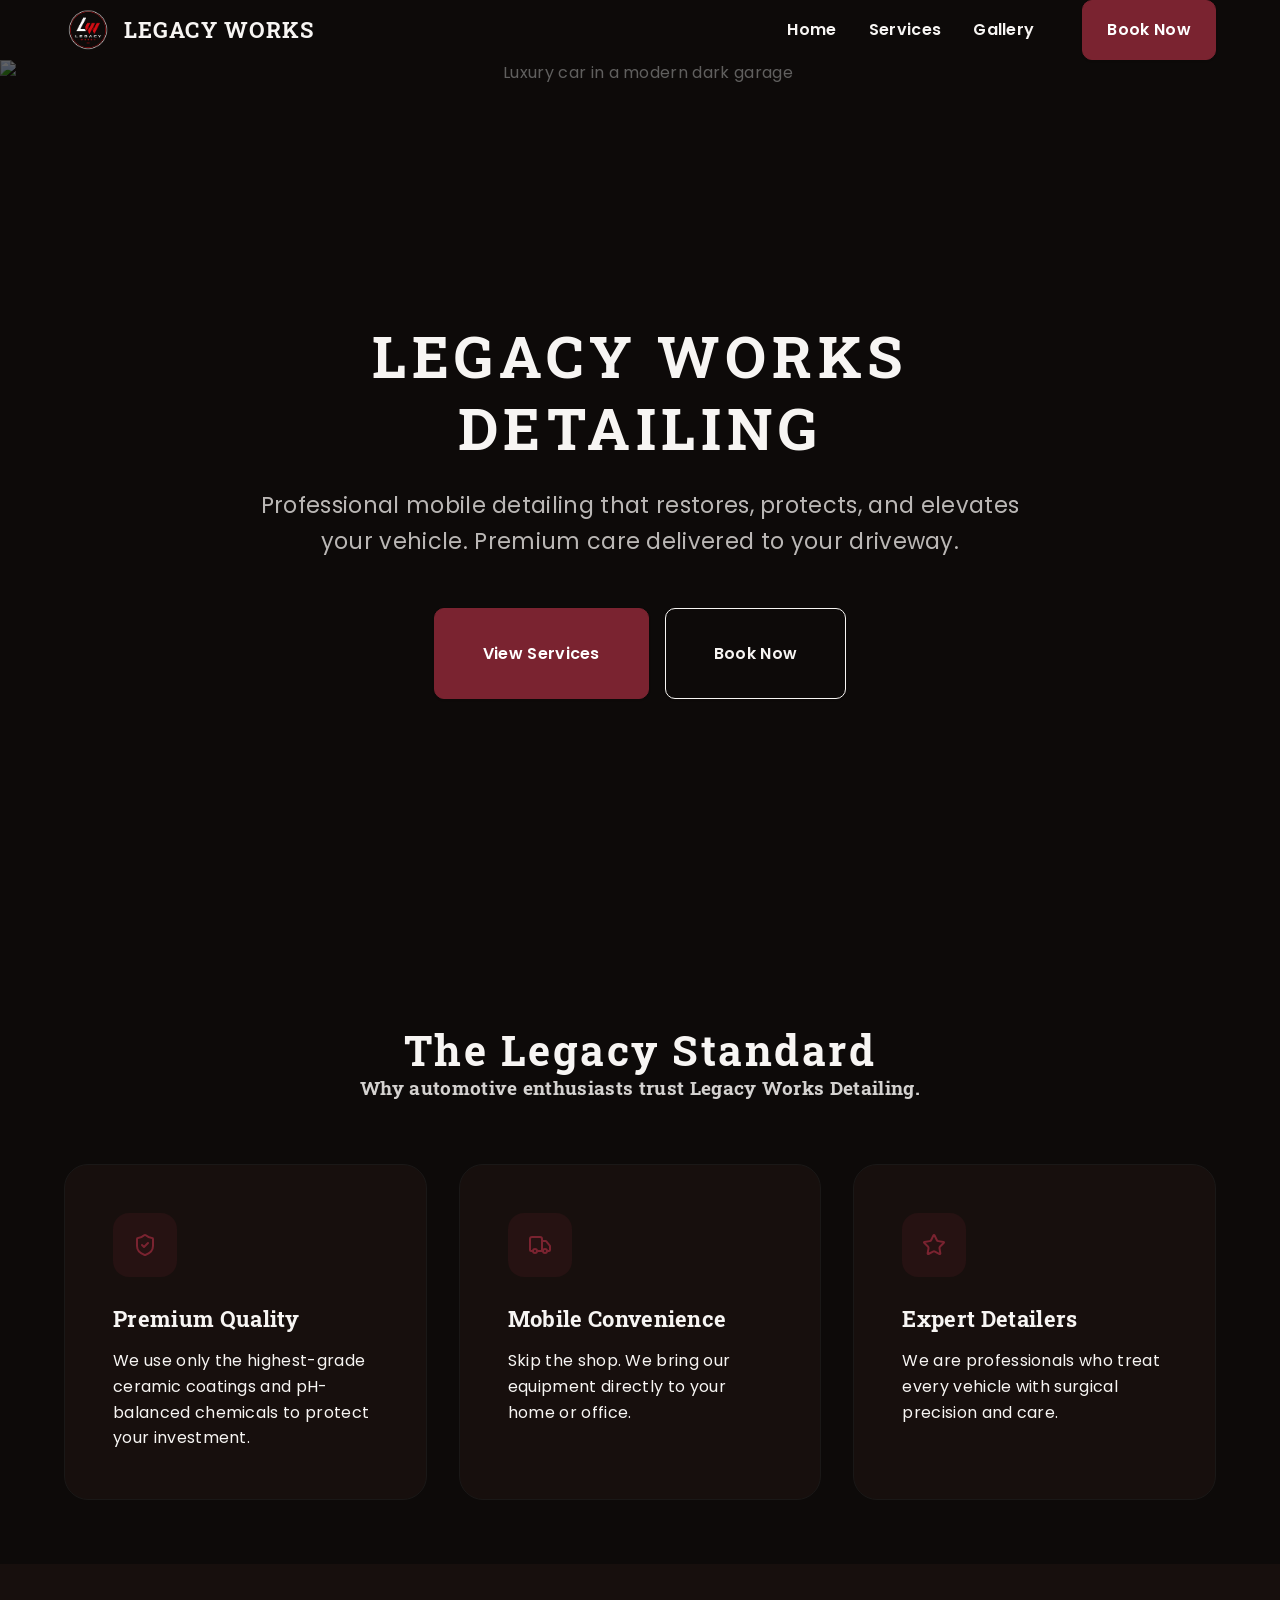
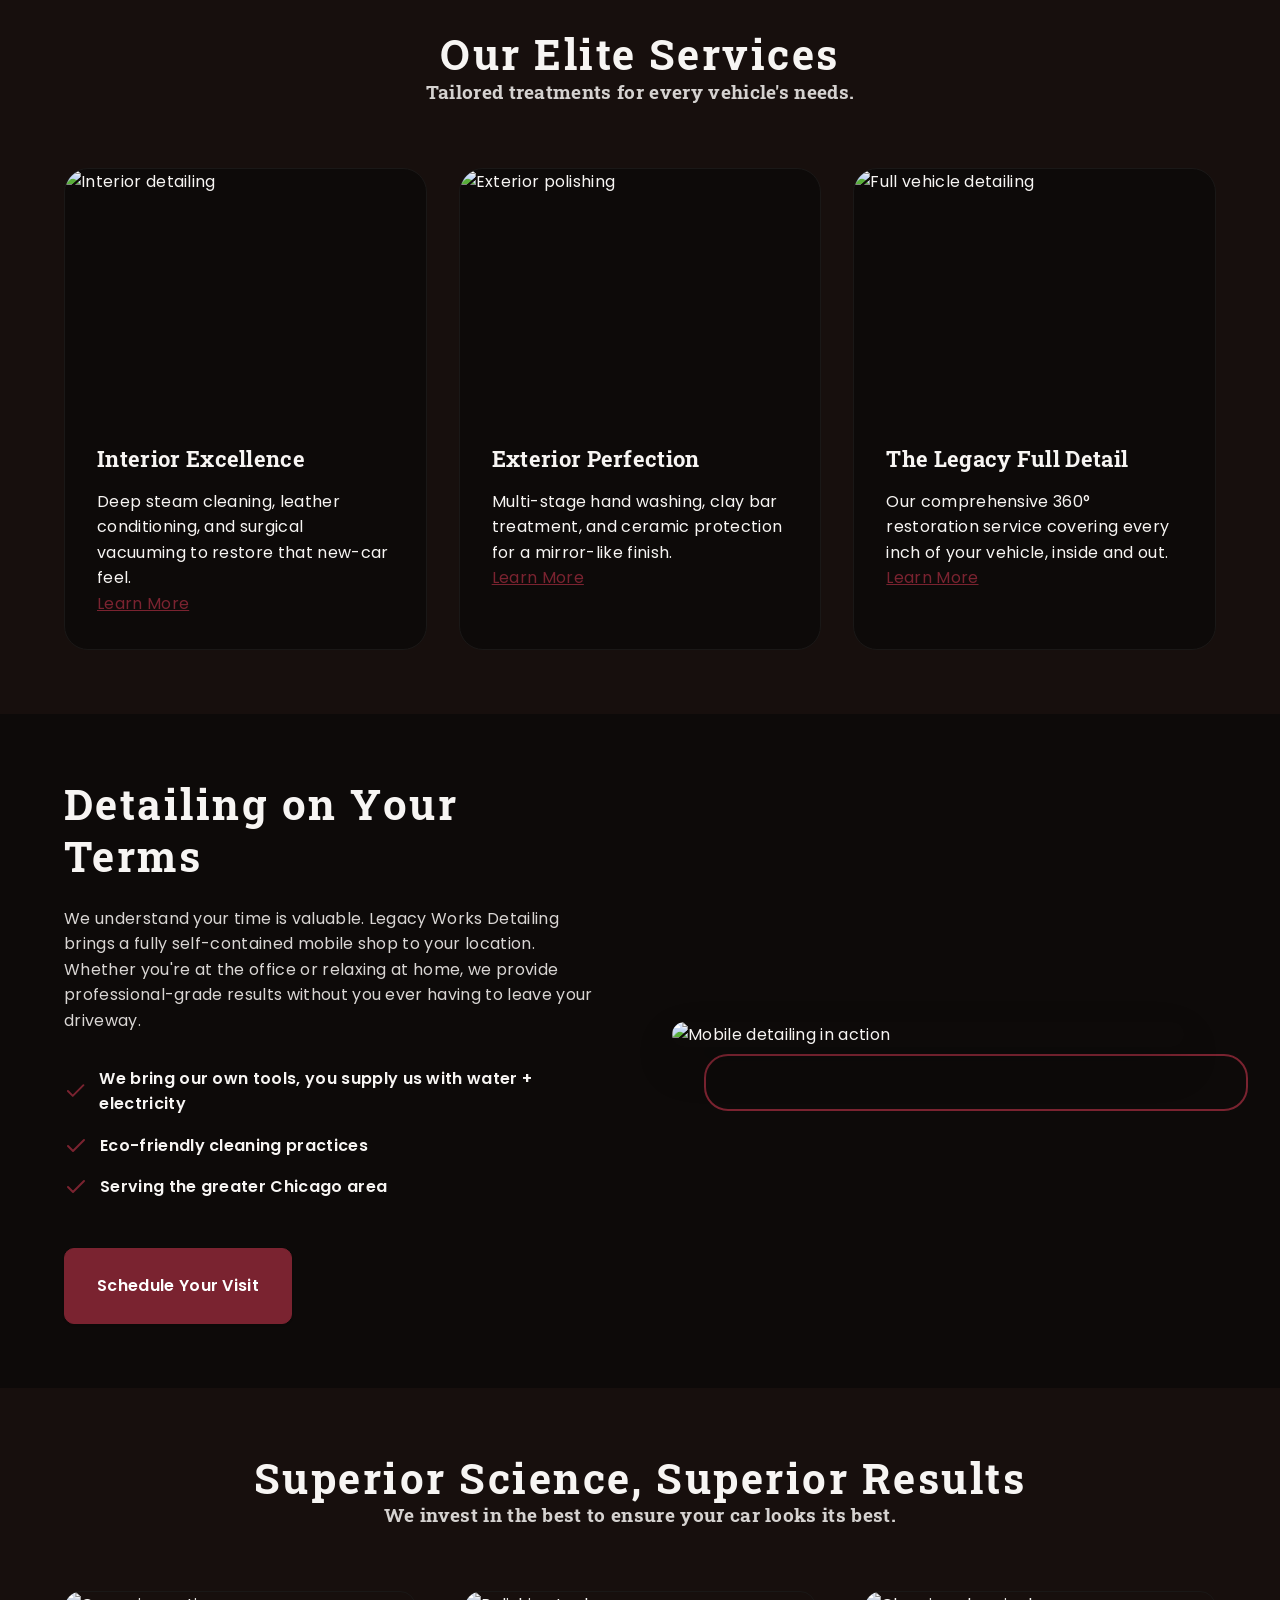
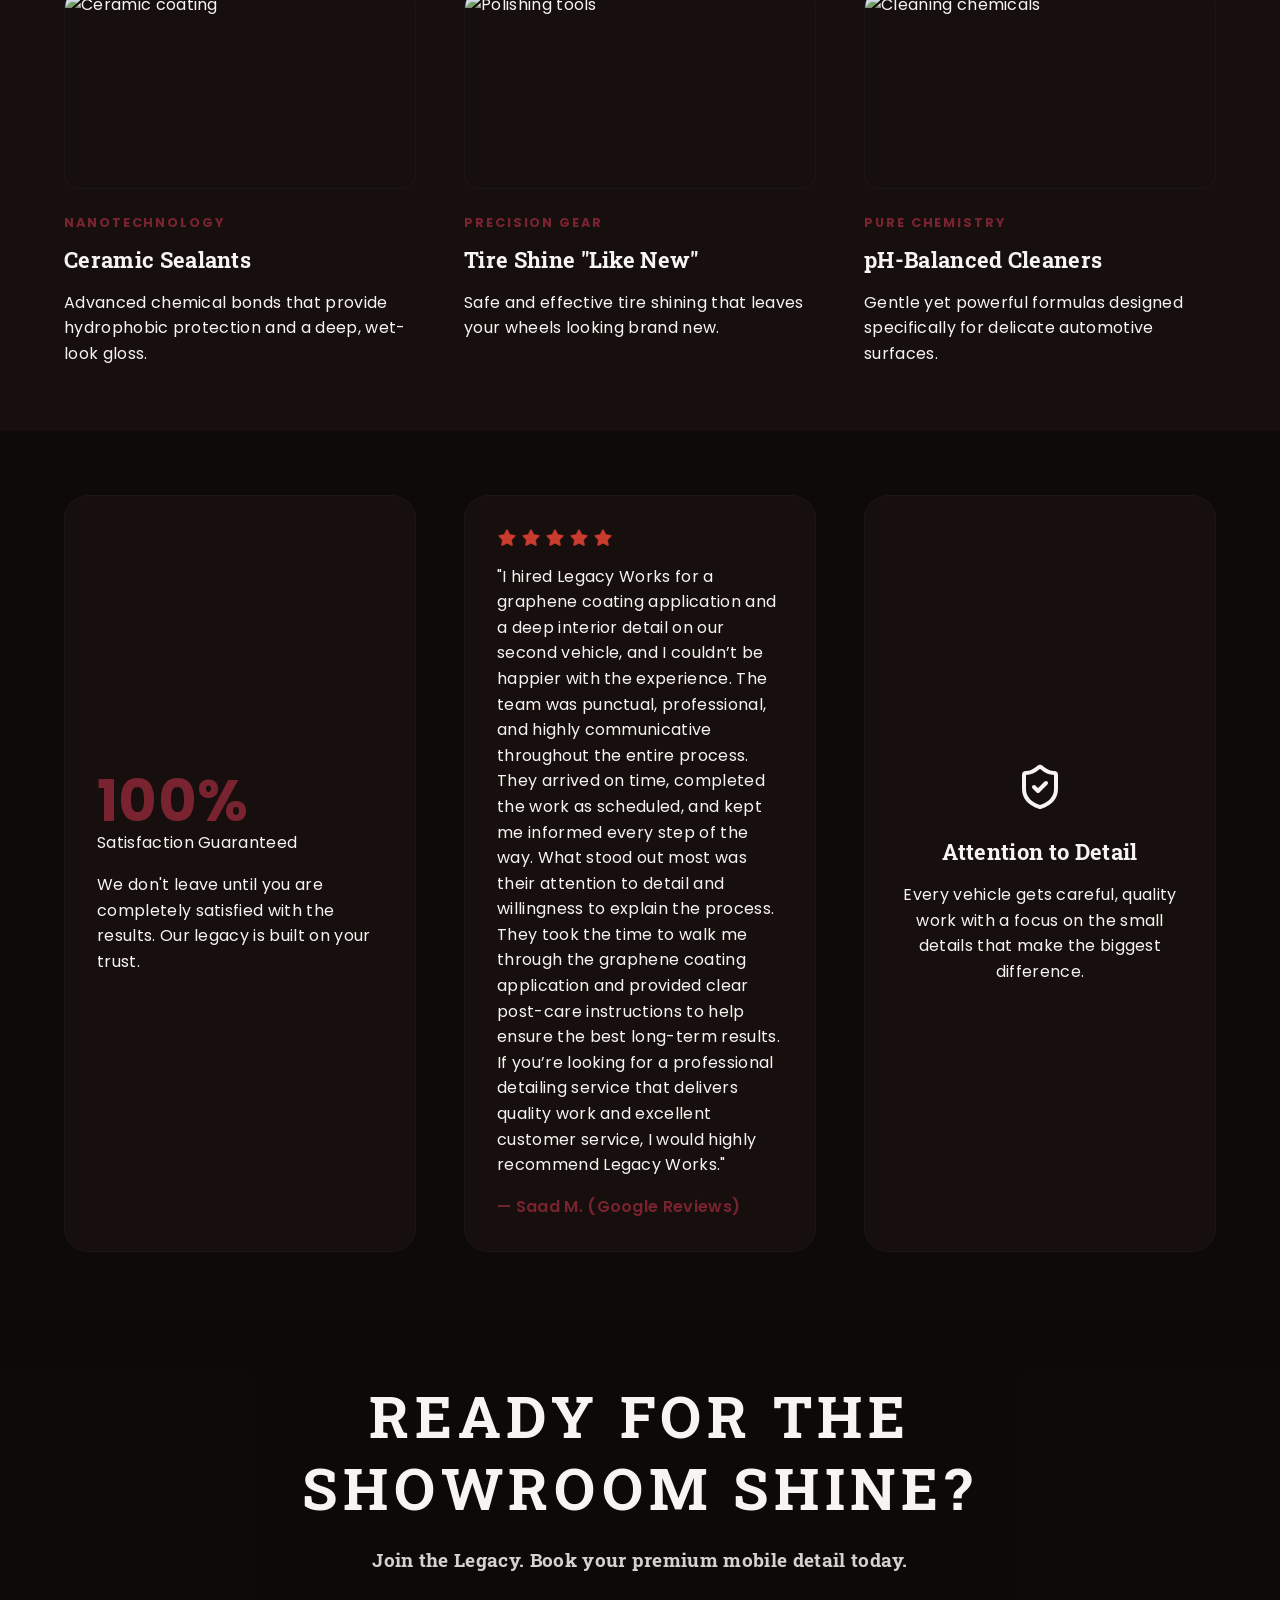
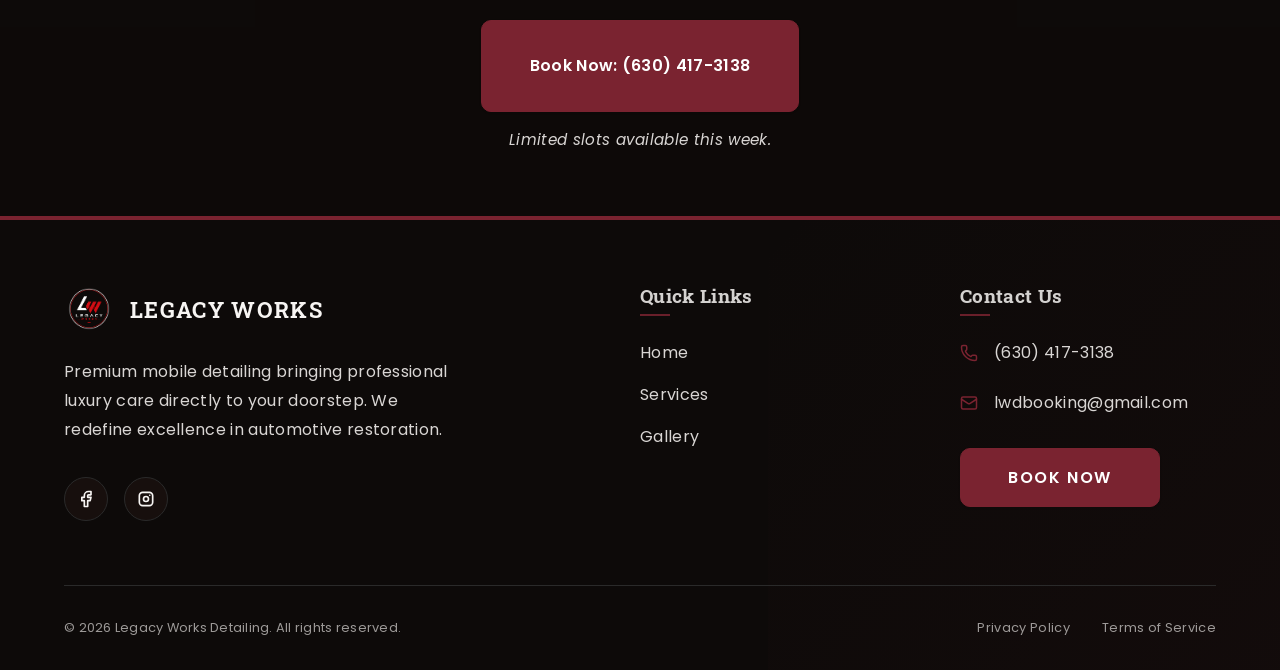
==== commit e93e9d46: "Replace customer testimonial in index.html Updated testimonial content for Legacy Works detailing se" ====
--- a/index.html
+++ b/index.html
@@ -6,6 +6,7 @@
     <meta name="viewport" content="width=device-width, initial-scale=1.0" />
     <meta charset="utf-8" />
     <meta property="twitter:card" content="summary_large_image" />
+    <link rel="icon" type="image/png" href="LW Black Transparent Logo.png">
 
     <style data-tag="reset-style-sheet">
       html {  line-height: 1.15;}body {  margin: 0;}* {  box-sizing: border-box;  border-width: 0;  border-style: solid;  -webkit-font-smoothing: antialiased;}p,li,ul,pre,div,h1,h2,h3,h4,h5,h6,figure,blockquote,figcaption {  margin: 0;  padding: 0;}button {  background-color: transparent;}button,input,optgroup,select,textarea {  font-family: inherit;  font-size: 100%;  line-height: 1.15;  margin: 0;}button,select {  text-transform: none;}button,[type="button"],[type="reset"],[type="submit"] {  -webkit-appearance: button;  color: inherit;}button::-moz-focus-inner,[type="button"]::-moz-focus-inner,[type="reset"]::-moz-focus-inner,[type="submit"]::-moz-focus-inner {  border-style: none;  padding: 0;}button:-moz-focus,[type="button"]:-moz-focus,[type="reset"]:-moz-focus,[type="submit"]:-moz-focus {  outline: 1px dotted ButtonText;}a {  color: inherit;  text-decoration: inherit;}pre {  white-space: normal;}input {  padding: 2px 4px;}img {  display: block;}details {  display: block;  margin: 0;  padding: 0;}summary::-webkit-details-marker {  display: none;}[data-thq="accordion"] [data-thq="accordion-content"] {  max-height: 0;  overflow: hidden;  transition: max-height 0.3s ease-in-out;  padding: 0;}[data-thq="accordion"] details[data-thq="accordion-trigger"][open] + [data-thq="accordion-content"] {  max-height: 1000vh;}details[data-thq="accordion-trigger"][open] summary [data-thq="accordion-icon"] {  transform: rotate(180deg);}html { scroll-behavior: smooth  }
@@ -105,7 +106,7 @@
                       </a>
                     </li>
                   </ul>
-                  <a href="https://forms.gle/D74ZpGDYCVfuu1ft6">
+                  <a href="booking.html">
                     <div class="btn-primary btn-md navigation-cta btn">
                       <span>Book Now</span>
                     </div>
@@ -192,7 +193,7 @@
                   </li>
                 </ul>
                 <div class="navigation-mobile-footer">
-                  <a href="https://forms.gle/D74ZpGDYCVfuu1ft6">
+                  <a href="booking.html">
                     <div class="btn-primary btn-lg navigation-mobile-cta btn">
                       <span>Book Now</span>
                     </div>
@@ -280,7 +281,7 @@
                     <span>View Services</span>
                   </div>
                 </a>
-                <a href="https://forms.gle/D74ZpGDYCVfuu1ft6">
+                <a href="booking.html">
                   <div class="btn-outline btn-xl btn hero-btn-outline">
                     <span>Book Now</span>
                   </div>
@@ -513,7 +514,7 @@
                   <span>Serving the greater Chicago area</span>
                 </div>
               </div>
-              <a href="https://forms.gle/D74ZpGDYCVfuu1ft6">
+              <a href="booking.html">
                 <div class="btn-primary btn-lg btn">
                   <span>Schedule Your Visit</span>
                 </div>
@@ -667,12 +668,16 @@
                     </svg>
                   </div>
                   <p class="section-content">
-                    "Legacy Works transformed my SUV. It looks better now than
-                    the day I drove it off the lot. The mobile service is a game
-                    changer!"
+                    "I hired Legacy Works for a graphene coating application and a deep interior detail on our second vehicle, and I couldn’t be happier with the experience.
+
+The team was punctual, professional, and highly communicative throughout the entire process. They arrived on time, completed the work as scheduled, and kept me informed every step of the way.
+
+What stood out most was their attention to detail and willingness to explain the process. They took the time to walk me through the graphene coating application and provided clear post-care instructions to help ensure the best long-term results.
+
+If you’re looking for a professional detailing service that delivers quality work and excellent customer service, I would highly recommend Legacy Works."
                   </p>
                   <span class="home-testimonial-author">
-                    — Michael R., BMW X5 Owner
+                    — Saad M. (Google Reviews)
                   </span>
                 </div>
               </div>
@@ -806,7 +811,7 @@
                       automotive restoration.
                     </p>
                     <div class="footer-social-links">
-                      <a href="#">
+                      <a href="https://www.facebook.com/profile.php?id=61590247177498">
                         <div aria-label="Facebook" class="footer-social-icon">
                           <svg
                             width="20"
@@ -921,7 +926,7 @@
                       </div>
                     </div>
                     <div class="footer-cta-wrapper">
-                      <a href="https://forms.gle/D74ZpGDYCVfuu1ft6">
+                      <a href="booking.html">
                         <div class="btn-primary btn footer-btn">
                           <span>Book Now</span>
                         </div>
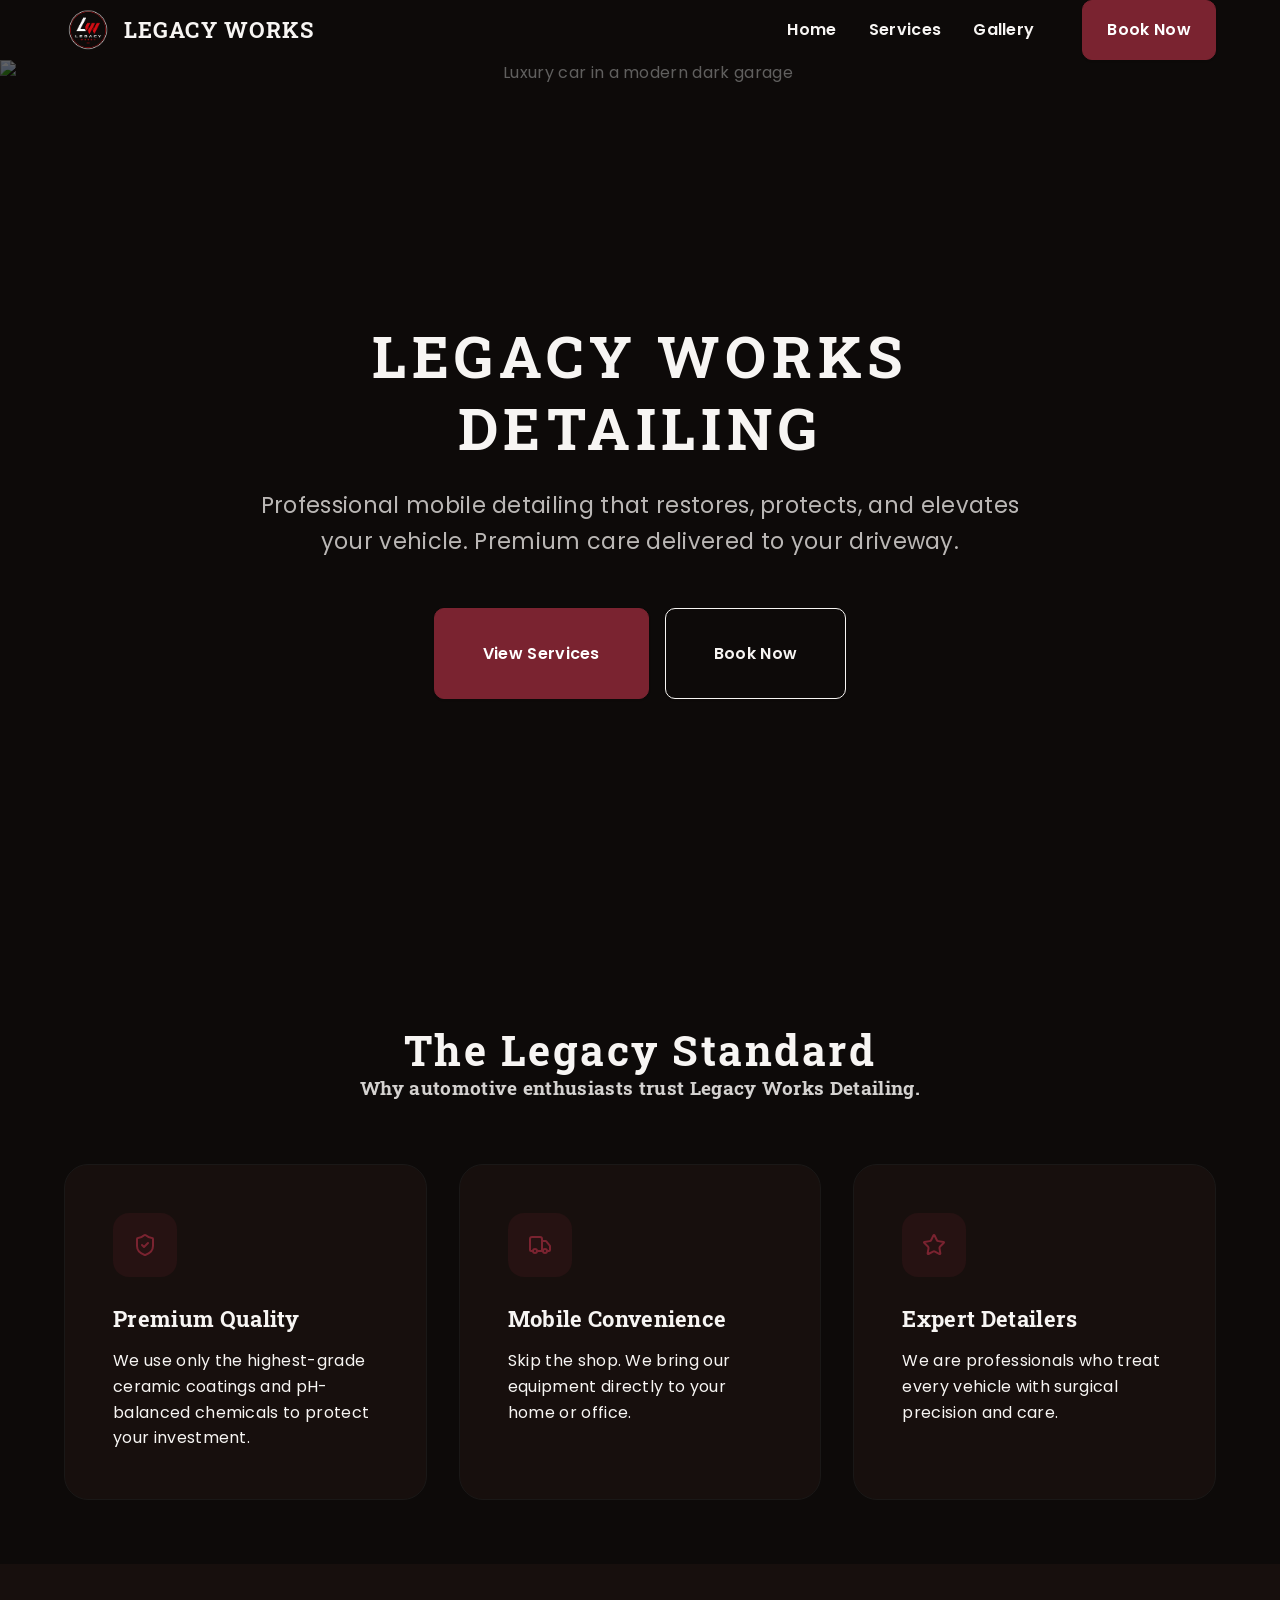
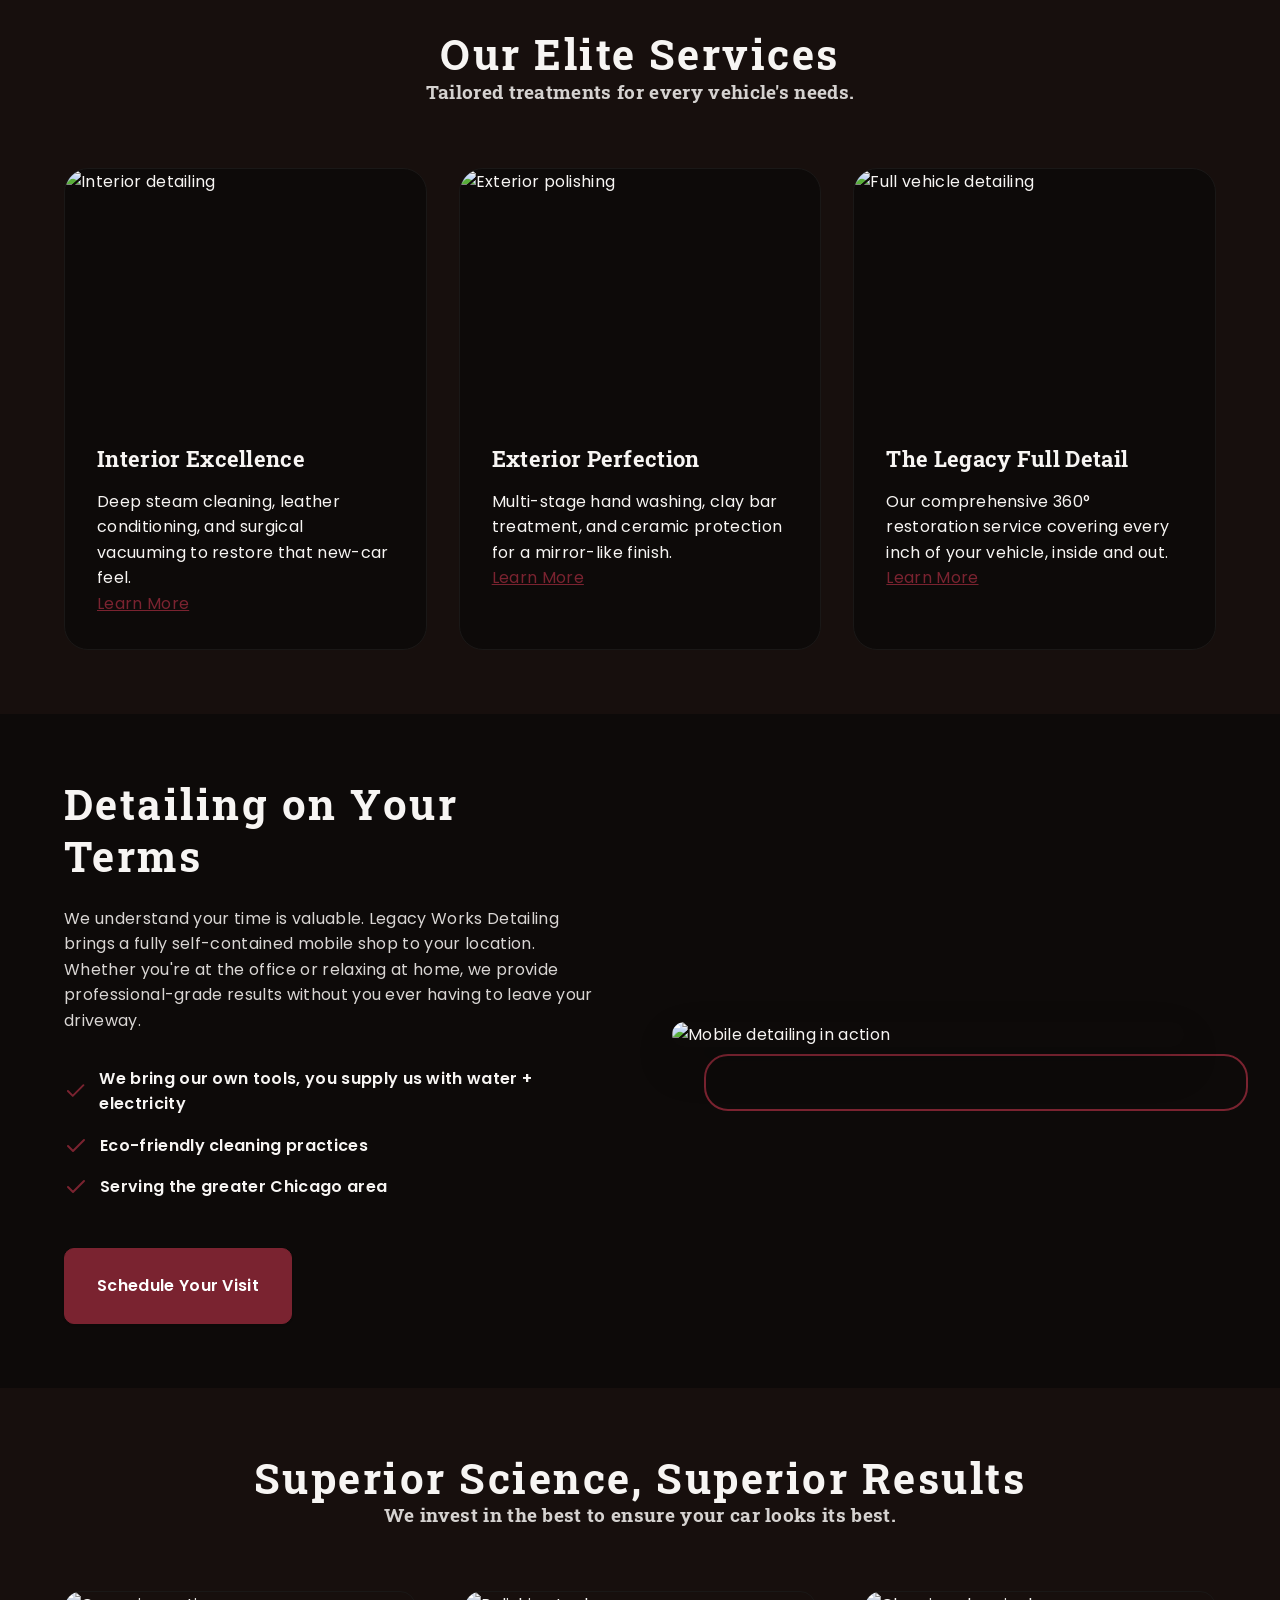
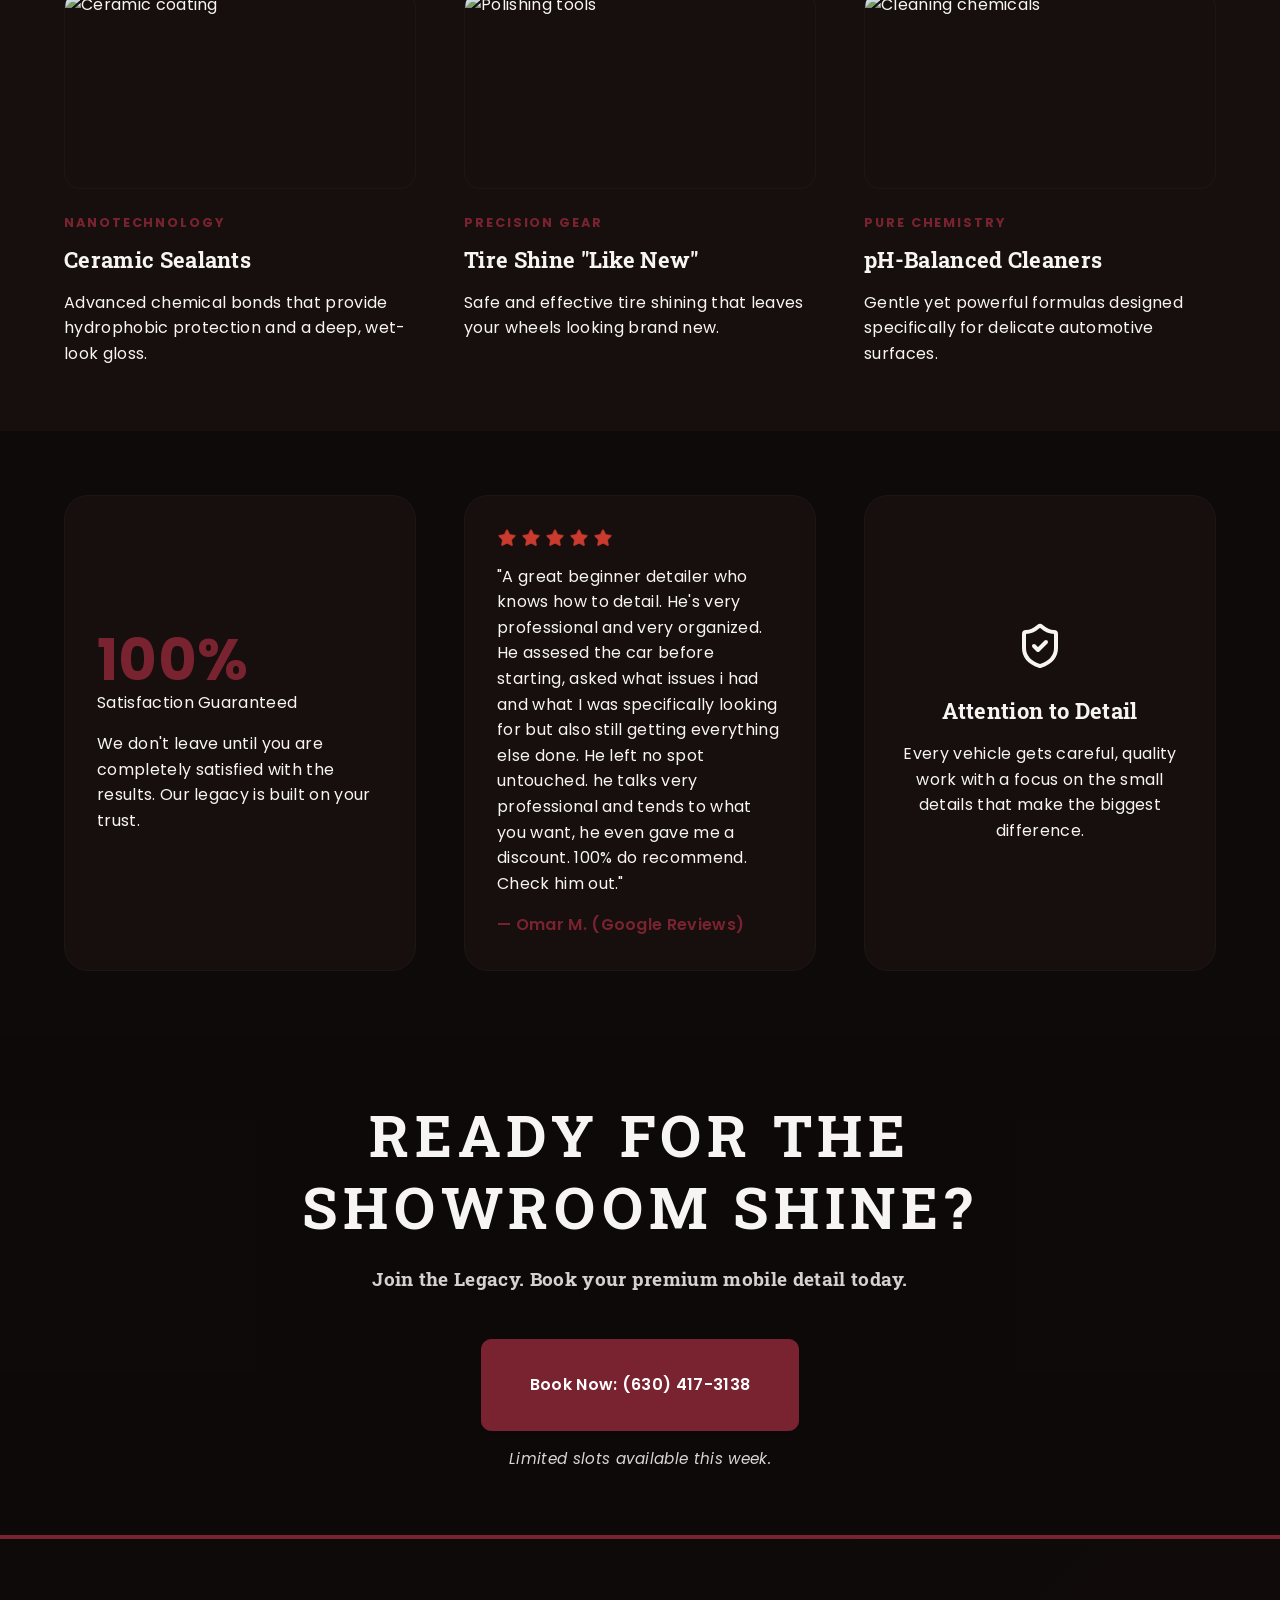
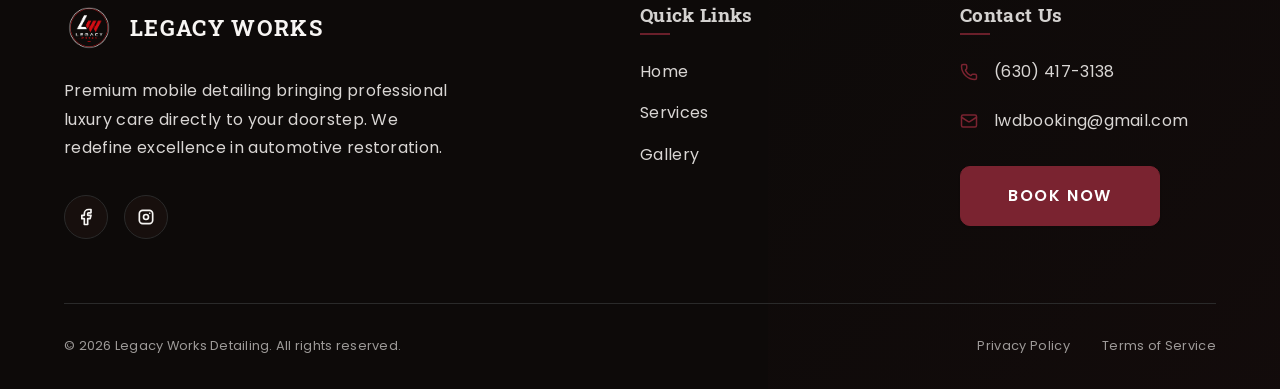
==== commit 2714ecad: "Update testimonial content in index.html" ====
--- a/index.html
+++ b/index.html
@@ -668,16 +668,10 @@
                     </svg>
                   </div>
                   <p class="section-content">
-                    "I hired Legacy Works for a graphene coating application and a deep interior detail on our second vehicle, and I couldn’t be happier with the experience.
-
-The team was punctual, professional, and highly communicative throughout the entire process. They arrived on time, completed the work as scheduled, and kept me informed every step of the way.
-
-What stood out most was their attention to detail and willingness to explain the process. They took the time to walk me through the graphene coating application and provided clear post-care instructions to help ensure the best long-term results.
-
-If you’re looking for a professional detailing service that delivers quality work and excellent customer service, I would highly recommend Legacy Works."
+                    "A great beginner detailer who knows how to detail. He's very professional and very organized. He assesed the car before starting, asked what issues i had and what I was specifically looking for but also still getting everything else done. He left no spot untouched. he talks very professional and tends to what you want, he even gave me a discount. 100% do recommend. Check him out."
                   </p>
                   <span class="home-testimonial-author">
-                    — Saad M. (Google Reviews)
+                    — Omar M. (Google Reviews)
                   </span>
                 </div>
               </div>
